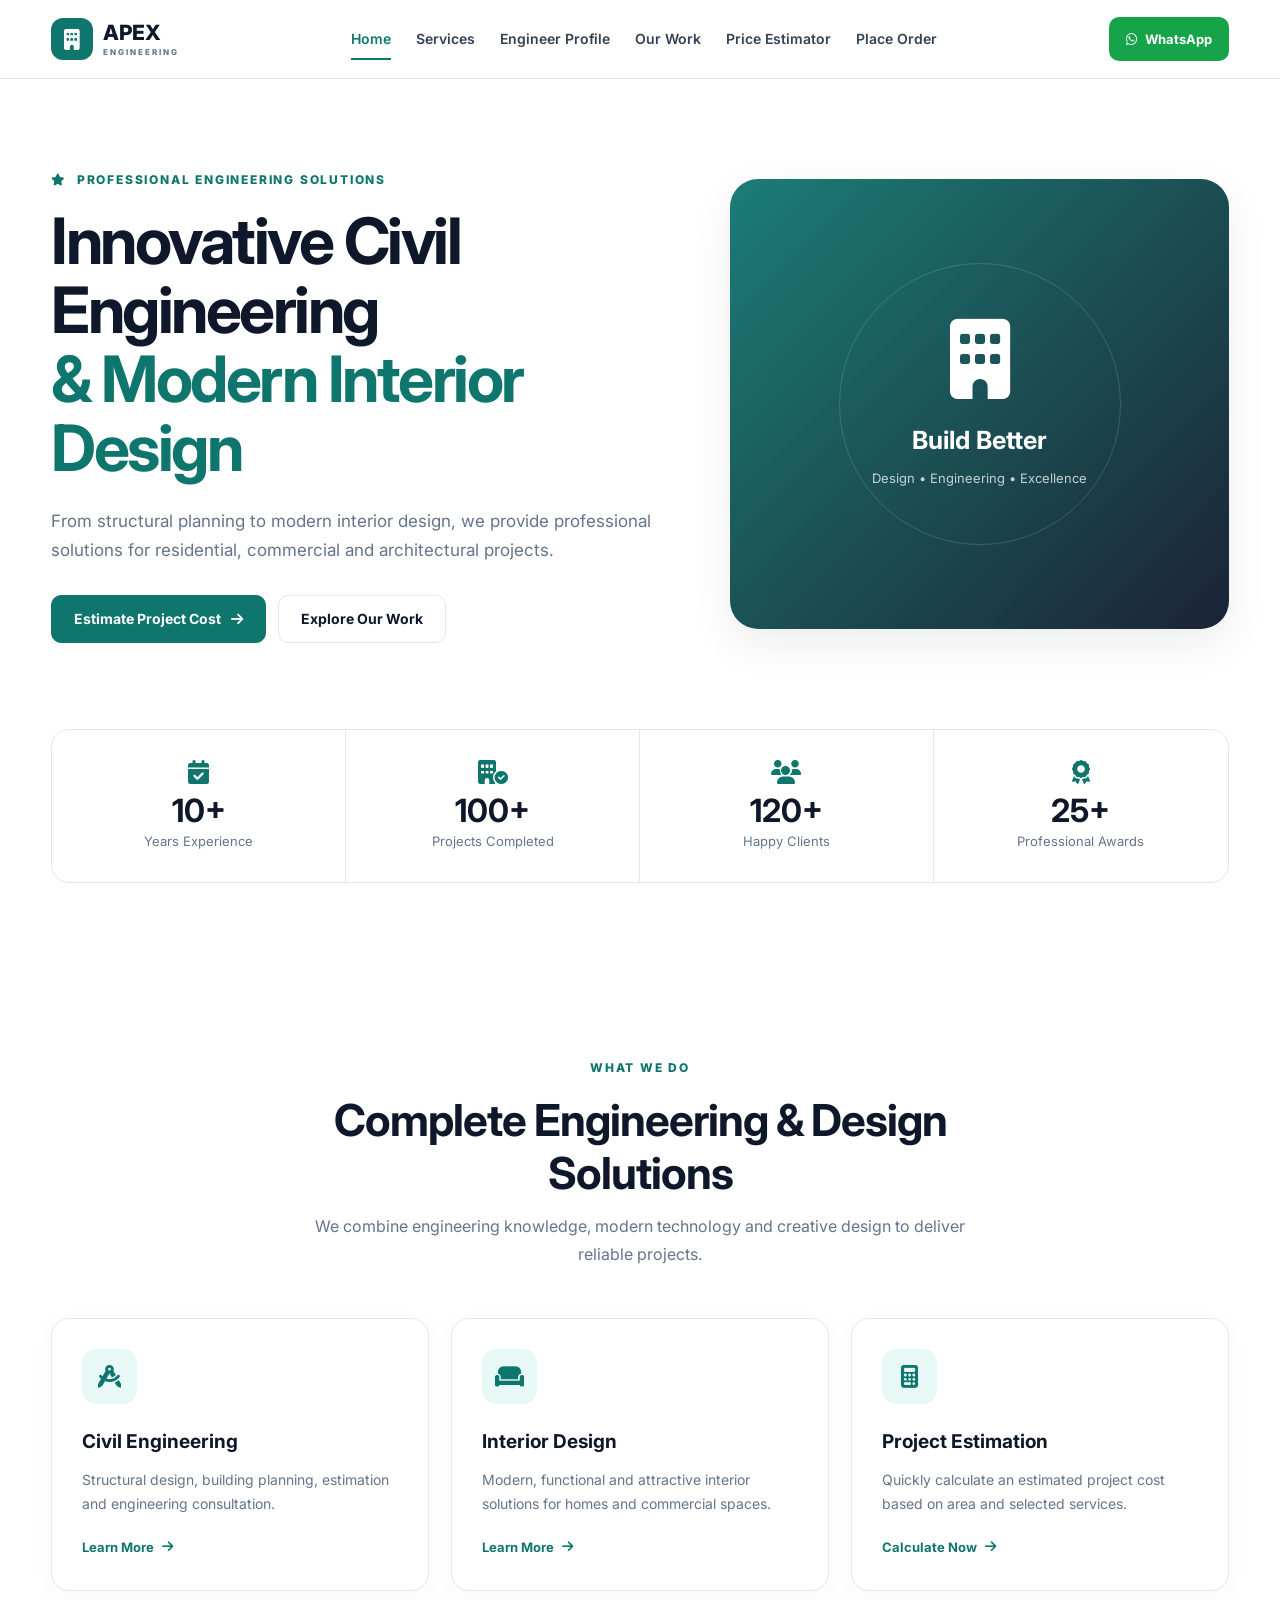
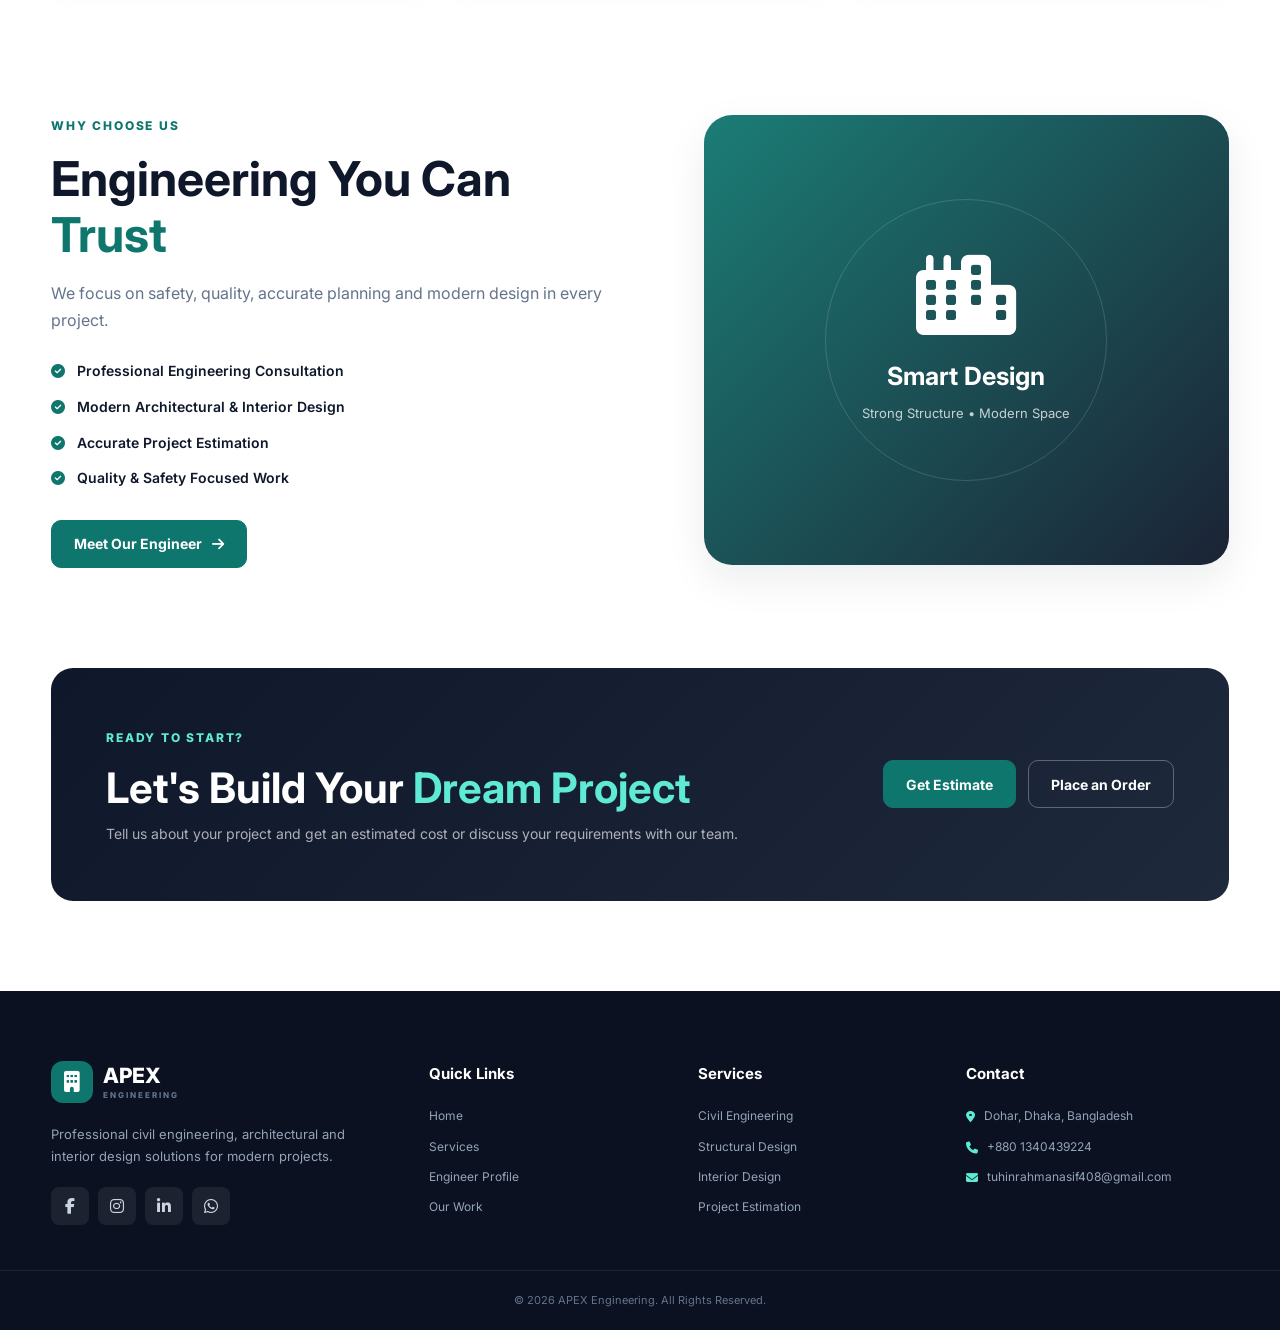
==== html/index.html @ 847aac21 "image and eng update" ====
<!DOCTYPE html>
<html lang="en">
<head>
    <meta charset="UTF-8">
    <meta name="viewport" content="width=device-width, initial-scale=1.0">
    <title>APEX Engineering | Civil Engineering & Interior Design</title>
    <meta name="description" content="APEX Engineering - civil engineering and interior design services in Bangladesh. Get a free quote for your residential or commercial project.">
    <meta property="og:title" content="APEX Engineering | Civil Engineering & Interior Design">
    <meta property="og:description" content="APEX Engineering - civil engineering and interior design services in Bangladesh. Get a free quote for your residential or commercial project.">
    <meta property="og:type" content="website">

    <link rel="stylesheet" href="../css/css/style.css">

    <link rel="preconnect" href="https://fonts.googleapis.com">
    <link rel="preconnect" href="https://fonts.gstatic.com" crossorigin>
    <link href="https://fonts.googleapis.com/css2?family=Inter:wght@400;500;600;700;800&display=swap" rel="stylesheet">

    <link rel="stylesheet"
          href="https://cdnjs.cloudflare.com/ajax/libs/font-awesome/6.5.2/css/all.min.css">
</head>

<body>

<header class="header">
    <nav class="navbar">

        <a href="index.html" class="logo">
            <i class="fa-solid fa-building"></i>
            <span>APEX <small>ENGINEERING</small></span>
        </a>

        <div class="nav-links">
            <a href="index.html" class="active">Home</a>
            <a href="services.html">Services</a>
            <a href="about.html">Engineer Profile</a>
            <a href="portfolio.html">Our Work</a>
            <a href="calculator.html">Price Estimator</a>
            <a href="order.html">Place Order</a>
        </div>

        <a href="https://wa.me/8801876910424" class="whatsapp-btn">
            <i class="fa-brands fa-whatsapp"></i>
            WhatsApp
        </a>

        <button class="menu-btn">
            <i class="fa-solid fa-bars"></i>
        </button>

    </nav>
</header>


<main>

    <!-- HERO SECTION -->
    <section class="hero">

        <div class="hero-content">

            <span class="hero-tag">
                <i class="fa-solid fa-star"></i>
                PROFESSIONAL ENGINEERING SOLUTIONS
            </span>

            <h1>
                Innovative Civil Engineering
                <span>& Modern Interior Design</span>
            </h1>

            <p>
                From structural planning to modern interior design,
                we provide professional solutions for residential,
                commercial and architectural projects.
            </p>

            <div class="hero-buttons">
                <a href="calculator.html" class="btn primary-btn">
                    Estimate Project Cost
                    <i class="fa-solid fa-arrow-right"></i>
                </a>

                <a href="portfolio.html" class="btn secondary-btn">
                    Explore Our Work
                </a>
            </div>

        </div>

        <div class="hero-image">
            <div class="hero-image-box">
                <i class="fa-solid fa-building"></i>
                <h3>Build Better</h3>
                <p>Design • Engineering • Excellence</p>
            </div>
        </div>

    </section>


    <!-- STATS -->
    <section class="stats-section">

        <div class="stat-box">
            <i class="fa-solid fa-calendar-check"></i>
            <h2>10+</h2>
            <p>Years Experience</p>
        </div>

        <div class="stat-box">
            <i class="fa-solid fa-building-circle-check"></i>
            <h2>100+</h2>
            <p>Projects Completed</p>
        </div>

        <div class="stat-box">
            <i class="fa-solid fa-users"></i>
            <h2>120+</h2>
            <p>Happy Clients</p>
        </div>

        <div class="stat-box">
            <i class="fa-solid fa-award"></i>
            <h2>25+</h2>
            <p>Professional Awards</p>
        </div>

    </section>


    <!-- INTRO -->
    <section class="section">

        <div class="section-heading">
            <span>WHAT WE DO</span>
            <h2>Complete Engineering & Design Solutions</h2>
            <p>
                We combine engineering knowledge, modern technology
                and creative design to deliver reliable projects.
            </p>
        </div>


        <div class="service-preview-grid">

            <div class="service-card">
                <div class="service-icon">
                    <i class="fa-solid fa-drafting-compass"></i>
                </div>

                <h3>Civil Engineering</h3>

                <p>
                    Structural design, building planning,
                    estimation and engineering consultation.
                </p>

                <a href="services.html">
                    Learn More <i class="fa-solid fa-arrow-right"></i>
                </a>
            </div>


            <div class="service-card">
                <div class="service-icon">
                    <i class="fa-solid fa-couch"></i>
                </div>

                <h3>Interior Design</h3>

                <p>
                    Modern, functional and attractive interior
                    solutions for homes and commercial spaces.
                </p>

                <a href="services.html">
                    Learn More <i class="fa-solid fa-arrow-right"></i>
                </a>
            </div>


            <div class="service-card">
                <div class="service-icon">
                    <i class="fa-solid fa-calculator"></i>
                </div>

                <h3>Project Estimation</h3>

                <p>
                    Quickly calculate an estimated project cost
                    based on area and selected services.
                </p>

                <a href="calculator.html">
                    Calculate Now <i class="fa-solid fa-arrow-right"></i>
                </a>
            </div>

        </div>

    </section>


    <!-- WHY CHOOSE US -->
    <section class="why-section">

        <div class="why-content">

            <span class="section-label">WHY CHOOSE US</span>

            <h2>
                Engineering You Can
                <span>Trust</span>
            </h2>

            <p>
                We focus on safety, quality, accurate planning and
                modern design in every project.
            </p>

            <div class="check-list">

                <div>
                    <i class="fa-solid fa-circle-check"></i>
                    <span>Professional Engineering Consultation</span>
                </div>

                <div>
                    <i class="fa-solid fa-circle-check"></i>
                    <span>Modern Architectural & Interior Design</span>
                </div>

                <div>
                    <i class="fa-solid fa-circle-check"></i>
                    <span>Accurate Project Estimation</span>
                </div>

                <div>
                    <i class="fa-solid fa-circle-check"></i>
                    <span>Quality & Safety Focused Work</span>
                </div>

            </div>

            <a href="about.html" class="btn primary-btn">
                Meet Our Engineer
                <i class="fa-solid fa-arrow-right"></i>
            </a>

        </div>

        <div class="why-image">
            <div class="building-placeholder">
                <i class="fa-solid fa-city"></i>
                <h3>Smart Design</h3>
                <p>Strong Structure • Modern Space</p>
            </div>
        </div>

    </section>


    <!-- CTA -->
    <section class="cta-section">

        <div>
            <span>READY TO START?</span>

            <h2>
                Let's Build Your
                <strong>Dream Project</strong>
            </h2>

            <p>
                Tell us about your project and get an estimated
                cost or discuss your requirements with our team.
            </p>
        </div>

        <div class="cta-buttons">

            <a href="calculator.html" class="btn primary-btn">
                Get Estimate
            </a>

            <a href="order.html" class="btn secondary-btn">
                Place an Order
            </a>

        </div>

    </section>

</main>


<footer class="footer">

    <div class="footer-container">

        <div class="footer-about">

            <a href="index.html" class="logo">
                <i class="fa-solid fa-building"></i>
                <span>APEX <small>ENGINEERING</small></span>
            </a>

            <p>
                Professional civil engineering, architectural and
                interior design solutions for modern projects.
            </p>

            <div class="social-links">
                <a href="#"><i class="fa-brands fa-facebook-f"></i></a>
                <a href="#"><i class="fa-brands fa-instagram"></i></a>
                <a href="#"><i class="fa-brands fa-linkedin-in"></i></a>
                <a href="https://wa.me/8801876910424">
                    <i class="fa-brands fa-whatsapp"></i>
                </a>
            </div>

        </div>


        <div class="footer-column">

            <h3>Quick Links</h3>

            <a href="index.html">Home</a>
            <a href="services.html">Services</a>
            <a href="about.html">Engineer Profile</a>
            <a href="portfolio.html">Our Work</a>

        </div>


        <div class="footer-column">

            <h3>Services</h3>

            <a href="services.html">Civil Engineering</a>
            <a href="services.html">Structural Design</a>
            <a href="services.html">Interior Design</a>
            <a href="calculator.html">Project Estimation</a>

        </div>


        <div class="footer-column">

            <h3>Contact</h3>

            <p>
                <i class="fa-solid fa-location-dot"></i>
                Dohar, Dhaka, Bangladesh
            </p>

            <p>
                <i class="fa-solid fa-phone"></i>
                +880 1340439224
            </p>

            <p>
                <i class="fa-solid fa-envelope"></i>
                tuhinrahmanasif408@gmail.com
            </p>

        </div>

    </div>


    <div class="footer-bottom">
        <p>
            © 2026 APEX Engineering. All Rights Reserved.
        </p>
    </div>

</footer>


<script src="../js/js/config.js"></script>
<script src="../js/js/script.js"></script>

</body>
</html>
---- css/css/style.css ----
/* =========================================
   APEX ENGINEERING
   GLOBAL STYLE SHEET
========================================= */

* {
    margin: 0;
    padding: 0;
    box-sizing: border-box;
}

:root {
    --primary: #0f766e;
    --primary-dark: #115e59;
    --secondary: #14b8a6;
    --dark: #0f172a;
    --dark-2: #1e293b;
    --text: #334155;
    --muted: #64748b;
    --light: #f8fafc;
    --white: #ffffff;
    --border: #e2e8f0;
    --shadow: 0 15px 40px rgba(15, 23, 42, 0.08);
    --radius: 18px;
}

html {
    scroll-behavior: smooth;
}

body {
    font-family: "Inter", sans-serif;
    background: var(--white);
    color: var(--text);
    line-height: 1.7;
}

a {
    text-decoration: none;
    color: inherit;
}

button,
input,
textarea,
select {
    font-family: inherit;
}

img {
    max-width: 100%;
    display: block;
}


/* =========================================
   HEADER / NAVBAR
========================================= */

.header {
    position: sticky;
    top: 0;
    z-index: 1000;
    background: rgba(255, 255, 255, 0.96);
    border-bottom: 1px solid var(--border);
    backdrop-filter: blur(12px);
}

.navbar {
    width: min(1200px, 92%);
    margin: auto;
    min-height: 78px;

    display: flex;
    align-items: center;
    justify-content: space-between;
    gap: 25px;
}

.logo {
    display: inline-flex;
    align-items: center;
    gap: 10px;

    color: var(--dark);
    font-size: 21px;
    font-weight: 800;
    letter-spacing: -0.5px;
}

.logo i {
    width: 42px;
    height: 42px;

    display: flex;
    align-items: center;
    justify-content: center;

    border-radius: 12px;

    background: var(--primary);
    color: white;
}

.logo span {
    display: flex;
    flex-direction: column;
    line-height: 1;
}

.logo small {
    margin-top: 5px;

    font-size: 8px;
    letter-spacing: 2px;
    color: var(--muted);
}

.nav-links {
    display: flex;
    align-items: center;
    gap: 25px;
}

.nav-links a {
    position: relative;

    color: var(--text);
    font-size: 14px;
    font-weight: 600;

    transition: 0.3s ease;
}

.nav-links a:hover,
.nav-links a.active {
    color: var(--primary);
}

.nav-links a.active::after {
    content: "";

    position: absolute;
    left: 0;
    right: 0;
    bottom: -9px;

    height: 2px;
    background: var(--primary);
}

.whatsapp-btn {
    display: inline-flex;
    align-items: center;
    gap: 8px;

    padding: 11px 17px;

    border-radius: 10px;

    background: #16a34a;
    color: white;

    font-size: 13px;
    font-weight: 700;

    transition: 0.3s ease;
}

.whatsapp-btn:hover {
    transform: translateY(-2px);
    filter: brightness(0.95);
}

.menu-btn {
    display: none;

    border: 0;
    background: transparent;

    font-size: 25px;
    color: var(--dark);

    cursor: pointer;
}


/* =========================================
   BUTTONS
========================================= */

.btn {
    display: inline-flex;
    align-items: center;
    justify-content: center;
    gap: 10px;

    min-height: 48px;
    padding: 0 22px;

    border-radius: 10px;

    font-size: 14px;
    font-weight: 700;

    transition: 0.3s ease;
    cursor: pointer;
}

.primary-btn {
    background: var(--primary);
    color: white;
    border: 1px solid var(--primary);
}

.primary-btn:hover {
    background: var(--primary-dark);
    border-color: var(--primary-dark);

    transform: translateY(-2px);
    box-shadow: 0 10px 25px rgba(15, 118, 110, 0.25);
}

.secondary-btn {
    background: white;
    color: var(--dark);
    border: 1px solid var(--border);
}

.secondary-btn:hover {
    border-color: var(--primary);
    color: var(--primary);

    transform: translateY(-2px);
}

.hero-buttons,
.cta-buttons {
    display: flex;
    align-items: center;
    gap: 12px;
    flex-wrap: wrap;
}


/* =========================================
   HOME HERO
========================================= */

.hero {
    width: min(1200px, 92%);
    min-height: 650px;

    margin: auto;

    display: grid;
    grid-template-columns: 1.1fr 0.9fr;
    align-items: center;

    gap: 70px;
    padding: 70px 0;
}

.hero-content {
    max-width: 650px;
}

.hero-tag,
.page-hero > span,
.section-heading > span,
.section-label,
.cta-section > div > span {
    display: inline-block;

    margin-bottom: 15px;

    color: var(--primary);

    font-size: 12px;
    font-weight: 800;
    letter-spacing: 1.8px;
}

.hero-tag i {
    margin-right: 5px;
}

.hero h1 {
    color: var(--dark);

    font-size: clamp(40px, 5vw, 66px);
    line-height: 1.08;

    letter-spacing: -2.5px;
}

.hero h1 span {
    display: block;
    color: var(--primary);
}

.hero p {
    max-width: 600px;

    margin: 25px 0 30px;

    color: var(--muted);
    font-size: 17px;
}

.hero-image {
    display: flex;
    justify-content: center;
}

.hero-image-box,
.building-placeholder,
.profile-placeholder {
    position: relative;

    width: 100%;
    min-height: 450px;

    display: flex;
    flex-direction: column;
    align-items: center;
    justify-content: center;

    overflow: hidden;

    border-radius: 28px;

    background:
        linear-gradient(135deg, rgba(15, 118, 110, 0.95), rgba(15, 23, 42, 0.95));

    color: white;

    box-shadow: var(--shadow);
}

.hero-image-box::before,
.building-placeholder::before,
.profile-placeholder::before {
    content: "";

    position: absolute;

    width: 280px;
    height: 280px;

    border: 1px solid rgba(255, 255, 255, 0.15);
    border-radius: 50%;
}

.hero-image-box i,
.building-placeholder i {
    position: relative;

    margin-bottom: 20px;

    font-size: 80px;
}

.hero-image-box h3,
.building-placeholder h3 {
    position: relative;

    font-size: 25px;
}

.hero-image-box p,
.building-placeholder p {
    position: relative;

    margin: 5px 0 0;

    color: rgba(255, 255, 255, 0.75);
    font-size: 13px;
}


/* =========================================
   STATS
========================================= */

.stats-section {
    width: min(1200px, 92%);
    margin: 0 auto 80px;

    display: grid;
    grid-template-columns: repeat(4, 1fr);

    border: 1px solid var(--border);
    border-radius: var(--radius);

    overflow: hidden;
}

.stat-box {
    padding: 30px 20px;

    text-align: center;

    border-right: 1px solid var(--border);
}

.stat-box:last-child {
    border-right: none;
}

.stat-box i {
    margin-bottom: 8px;

    color: var(--primary);
    font-size: 24px;
}

.stat-box h2 {
    color: var(--dark);

    font-size: 32px;
    line-height: 1.2;
}

.stat-box p {
    color: var(--muted);
    font-size: 13px;
}


/* =========================================
   GENERAL SECTION
========================================= */

.section {
    width: min(1200px, 92%);
    margin: 0 auto;
    padding: 90px 0;
}

.section-heading {
    max-width: 700px;
    margin: 0 auto 50px;

    text-align: center;
}

.section-heading h2 {
    color: var(--dark);

    font-size: clamp(30px, 4vw, 44px);
    line-height: 1.2;
    letter-spacing: -1px;
}

.section-heading p {
    margin-top: 14px;
    color: var(--muted);
}


/* =========================================
   SERVICE CARDS
========================================= */

.service-preview-grid,
.services-grid {
    display: grid;
    grid-template-columns: repeat(3, 1fr);
    gap: 22px;
}

.service-card {
    padding: 30px;

    background: white;

    border: 1px solid var(--border);
    border-radius: var(--radius);

    box-shadow: 0 5px 25px rgba(15, 23, 42, 0.03);

    transition: 0.3s ease;
}

.service-card:hover {
    transform: translateY(-7px);
    border-color: rgba(15, 118, 110, 0.3);

    box-shadow: var(--shadow);
}

.service-icon {
    width: 55px;
    height: 55px;

    display: flex;
    align-items: center;
    justify-content: center;

    margin-bottom: 22px;

    border-radius: 14px;

    background: rgba(20, 184, 166, 0.1);
    color: var(--primary);

    font-size: 23px;
}

.service-card h3 {
    margin-bottom: 10px;

    color: var(--dark);
    font-size: 19px;
}

.service-card p {
    color: var(--muted);
    font-size: 14px;
}

.service-card a {
    display: inline-flex;
    align-items: center;
    gap: 8px;

    margin-top: 20px;

    color: var(--primary);

    font-size: 13px;
    font-weight: 700;
}

.service-card ul {
    margin-top: 20px;
    padding-left: 0;

    list-style: none;
}

.service-card li {
    position: relative;

    padding: 7px 0 7px 22px;

    color: var(--text);
    font-size: 13px;
}

.service-card li::before {
    content: "\f058";

    position: absolute;
    left: 0;

    font-family: "Font Awesome 6 Free";
    font-weight: 900;

    color: var(--primary);
}


/* =========================================
   WHY SECTION
========================================= */

.why-section {
    width: min(1200px, 92%);
    margin: 30px auto 100px;

    display: grid;
    grid-template-columns: 1fr 0.9fr;

    gap: 70px;
    align-items: center;
}

.why-content h2 {
    color: var(--dark);

    font-size: clamp(32px, 4vw, 48px);
    line-height: 1.15;
}

.why-content h2 span,
.calculator-info h2 span,
.order-info h2 span {
    color: var(--primary);
}

.why-content > p {
    max-width: 600px;

    margin: 18px 0 25px;

    color: var(--muted);
}

.check-list {
    margin-bottom: 30px;
}

.check-list div {
    display: flex;
    align-items: center;
    gap: 12px;

    margin: 12px 0;

    color: var(--dark);
    font-size: 14px;
    font-weight: 600;
}

.check-list i {
    color: var(--primary);
}


/* =========================================
   PAGE HERO
========================================= */

.page-hero {
    padding: 100px 20px;

    text-align: center;

    background:
        linear-gradient(
            135deg,
            rgba(15, 118, 110, 0.08),
            rgba(15, 23, 42, 0.03)
        );

    border-bottom: 1px solid var(--border);
}

.page-hero h1 {
    max-width: 900px;

    margin: auto;

    color: var(--dark);

    font-size: clamp(34px, 5vw, 55px);
    line-height: 1.15;
    letter-spacing: -1.5px;
}

.page-hero p {
    max-width: 700px;

    margin: 18px auto 0;

    color: var(--muted);
}


/* =========================================
   PROFILE
========================================= */

.profile-section {
    width: min(1100px, 92%);
    margin: auto;
    padding: 100px 0;

    display: grid;
    grid-template-columns: 0.8fr 1.2fr;

    gap: 70px;
    align-items: center;
}

.profile-placeholder {
    min-height: 500px;
}

.profile-placeholder i {
    position: relative;

    font-size: 120px;
}

.profile-content h2 {
    color: var(--dark);

    font-size: clamp(34px, 4vw, 48px);
    line-height: 1.2;
}

.profile-content h3 {
    margin-top: 8px;

    color: var(--primary);
    font-size: 18px;
}

.profile-content > p {
    margin-top: 18px;

    color: var(--muted);
    font-size: 14px;
}

.profile-stats {
    display: flex;
    gap: 35px;

    margin-top: 30px;
}

.profile-stats div {
    display: flex;
    flex-direction: column;
}

.profile-stats strong {
    color: var(--dark);
    font-size: 28px;
}

.profile-stats span {
    color: var(--muted);
    font-size: 12px;
}


/* =========================================
   EXPERTISE
========================================= */

.expertise-grid {
    display: grid;
    grid-template-columns: repeat(4, 1fr);
    gap: 20px;
}

.expertise-card {
    padding: 30px;

    text-align: center;

    border: 1px solid var(--border);
    border-radius: var(--radius);

    transition: 0.3s ease;
}

.expertise-card:hover {
    transform: translateY(-5px);
    box-shadow: var(--shadow);
}

.expertise-card i {
    margin-bottom: 18px;

    color: var(--primary);
    font-size: 30px;
}

.expertise-card h3 {
    color: var(--dark);
    font-size: 17px;
}

.expertise-card p {
    margin-top: 8px;

    color: var(--muted);
    font-size: 13px;
}


/* =========================================
   PORTFOLIO
========================================= */

.portfolio-section {
    width: min(1200px, 92%);
    margin: auto;
    padding: 90px 0;
}

.portfolio-filters {
    display: flex;
    justify-content: center;
    gap: 10px;

    margin-bottom: 40px;

    flex-wrap: wrap;
}

.filter-btn {
    padding: 10px 18px;

    background: white;

    border: 1px solid var(--border);
    border-radius: 8px;

    color: var(--text);

    font-size: 13px;
    font-weight: 700;

    cursor: pointer;
    transition: 0.3s ease;
}

.filter-btn:hover,
.filter-btn.active {
    background: var(--primary);
    color: white;
    border-color: var(--primary);
}

.portfolio-grid {
    display: grid;
    grid-template-columns: repeat(3, 1fr);
    gap: 25px;
}

.project-card {
    overflow: hidden;

    background: white;

    border: 1px solid var(--border);
    border-radius: var(--radius);

    transition: 0.3s ease;
}

.project-card:hover {
    transform: translateY(-7px);
    box-shadow: var(--shadow);
}

.project-image {
    height: 240px;
    overflow: hidden;
    background: var(--light);
}

.project-image img {
    width: 100%;
    height: 100%;

    object-fit: cover;

    transition: 0.5s ease;
}

.project-card:hover .project-image img {
    transform: scale(1.05);
}

.project-content {
    padding: 25px;
}

.project-content > span {
    color: var(--primary);

    font-size: 10px;
    font-weight: 800;
    letter-spacing: 1.5px;
}

.project-content h3 {
    margin: 8px 0;

    color: var(--dark);
    font-size: 19px;
}

.project-content p {
    color: var(--muted);
    font-size: 13px;
}

.project-location {
    display: flex;
    align-items: center;
    gap: 7px;

    margin-top: 17px;

    color: var(--text);
    font-size: 12px;
    font-weight: 600;
}


/* =========================================
   CALCULATOR
========================================= */

.calculator-section {
    width: min(1100px, 92%);
    margin: auto;
    padding: 100px 0;

    display: grid;
    grid-template-columns: 1fr 0.8fr;

    gap: 70px;
    align-items: start;
}

.calculator-box {
    padding: 35px;

    border: 1px solid var(--border);
    border-radius: var(--radius);

    box-shadow: var(--shadow);
}

.calculator-header {
    display: flex;
    align-items: center;
    gap: 15px;

    margin-bottom: 30px;
}

.calculator-header > i {
    width: 55px;
    height: 55px;

    display: flex;
    align-items: center;
    justify-content: center;

    border-radius: 14px;

    background: rgba(20, 184, 166, 0.1);
    color: var(--primary);

    font-size: 22px;
}

.calculator-header h2 {
    color: var(--dark);
    font-size: 21px;
}

.calculator-header p {
    color: var(--muted);
    font-size: 12px;
}

.form-group {
    margin-bottom: 20px;
}

.form-group label {
    display: block;

    margin-bottom: 8px;

    color: var(--dark);

    font-size: 13px;
    font-weight: 700;
}

.form-group input,
.form-group textarea,
.form-group select {
    width: 100%;

    padding: 13px 15px;

    background: white;

    border: 1px solid var(--border);
    border-radius: 9px;

    color: var(--dark);

    font-size: 14px;

    outline: none;

    transition: 0.3s ease;
}

.form-group input:focus,
.form-group textarea:focus,
.form-group select:focus {
    border-color: var(--primary);

    box-shadow: 0 0 0 3px rgba(15, 118, 110, 0.08);
}

.form-group textarea {
    resize: vertical;
}

.calculate-btn {
    width: 100%;
    border: none;
}

.calculator-result {
    margin-top: 25px;
    padding: 25px;

    text-align: center;

    border-radius: 13px;

    background: var(--light);

    border: 1px solid var(--border);
}

.calculator-result span {
    color: var(--muted);

    font-size: 12px;
    font-weight: 700;
}

.calculator-result h2 {
    margin: 5px 0;

    color: var(--primary);

    font-size: 35px;
}

.calculator-result p {
    color: var(--muted);
    font-size: 11px;
}

.calculator-info h2 {
    color: var(--dark);

    font-size: 40px;
    line-height: 1.15;
}

.calculator-info > p {
    margin: 18px 0 30px;

    color: var(--muted);
}

.step {
    display: flex;
    align-items: flex-start;
    gap: 15px;

    margin: 25px 0;
}

.step-number {
    min-width: 45px;
    height: 45px;

    display: flex;
    align-items: center;
    justify-content: center;

    border-radius: 10px;

    background: rgba(20, 184, 166, 0.1);
    color: var(--primary);

    font-size: 12px;
    font-weight: 800;
}

.step h3 {
    color: var(--dark);
    font-size: 16px;
}

.step p {
    color: var(--muted);
    font-size: 12px;
}


/* =========================================
   ORDER PAGE
========================================= */

.order-section {
    width: min(1100px, 92%);
    margin: auto;
    padding: 100px 0;

    display: grid;
    grid-template-columns: 0.8fr 1.2fr;

    gap: 70px;
    align-items: start;
}

.order-info h2 {
    color: var(--dark);

    font-size: clamp(32px, 4vw, 45px);
    line-height: 1.15;
}

.order-info > p {
    margin-top: 18px;

    color: var(--muted);
    font-size: 14px;
}

.contact-info {
    margin-top: 35px;
}

.contact-item {
    display: flex;
    align-items: center;
    gap: 15px;

    margin: 20px 0;
}

.contact-icon {
    width: 45px;
    height: 45px;

    display: flex;
    align-items: center;
    justify-content: center;

    border-radius: 10px;

    background: rgba(20, 184, 166, 0.1);
    color: var(--primary);
}

.contact-item h3 {
    color: var(--dark);
    font-size: 14px;
}

.contact-item p {
    color: var(--muted);
    font-size: 12px;
}

.order-form-box {
    padding: 35px;

    border: 1px solid var(--border);
    border-radius: var(--radius);

    box-shadow: var(--shadow);
}

.form-row {
    display: grid;
    grid-template-columns: 1fr 1fr;
    gap: 18px;
}

.submit-order-btn {
    width: 100%;
    border: none;

    background: #16a34a;
}

.submit-order-btn:hover {
    background: #15803d;
}

.form-note {
    display: flex;
    gap: 7px;

    margin-top: 13px;

    color: var(--muted);
    font-size: 11px;
}


/* =========================================
   CTA
========================================= */

.cta-section {
    width: min(1200px, 92%);
    margin: 20px auto 90px;

    padding: 55px;

    display: flex;
    align-items: center;
    justify-content: space-between;
    gap: 30px;

    border-radius: 22px;

    background:
        linear-gradient(
            135deg,
            var(--dark),
            #1e293b
        );

    color: white;
}

.cta-section > div {
    max-width: 700px;
}

.cta-section > div > span {
    color: #5eead4;
}

.cta-section h2 {
    font-size: clamp(28px, 4vw, 42px);
    line-height: 1.15;
}

.cta-section h2 strong {
    color: #5eead4;
}

.cta-section p {
    margin-top: 10px;

    color: rgba(255, 255, 255, 0.65);
    font-size: 14px;
}

.cta-section .secondary-btn {
    background: transparent;
    border-color: rgba(255, 255, 255, 0.3);
    color: white;
}


/* =========================================
   FOOTER
========================================= */

.footer {
    background: #0b1120;
    color: white;
}

.footer-container {
    width: min(1200px, 92%);
    margin: auto;
    padding: 70px 0 45px;

    display: grid;
    grid-template-columns: 1.5fr 1fr 1fr 1.2fr;

    gap: 50px;
}

.footer .logo {
    color: white;
}

.footer-about > p {
    max-width: 350px;

    margin-top: 20px;

    color: #94a3b8;
    font-size: 13px;
}

.social-links {
    display: flex;
    gap: 9px;

    margin-top: 20px;
}

.social-links a {
    width: 38px;
    height: 38px;

    display: flex;
    align-items: center;
    justify-content: center;

    border-radius: 8px;

    background: rgba(255, 255, 255, 0.07);

    color: #cbd5e1;

    transition: 0.3s ease;
}

.social-links a:hover {
    background: var(--primary);
    color: white;
}

.footer-column {
    display: flex;
    flex-direction: column;
    gap: 10px;
}

.footer-column h3 {
    margin-bottom: 10px;

    color: white;
    font-size: 15px;
}

.footer-column a,
.footer-column p {
    color: #94a3b8;
    font-size: 12px;

    transition: 0.3s ease;
}

.footer-column a:hover {
    color: #5eead4;
}

.footer-column p {
    display: flex;
    align-items: flex-start;
    gap: 9px;
}

.footer-column p i {
    margin-top: 5px;
    color: #5eead4;
}

.footer-bottom {
    padding: 20px;

    text-align: center;

    border-top: 1px solid rgba(255, 255, 255, 0.08);

    color: #64748b;
    font-size: 11px;
}


/* =========================================
   RESPONSIVE
========================================= */

@media (max-width: 1050px) {

    .nav-links {
        gap: 15px;
    }

    .nav-links a {
        font-size: 12px;
    }

    .hero {
        gap: 40px;
    }

    .footer-container {
        grid-template-columns: repeat(2, 1fr);
    }

    .expertise-grid {
        grid-template-columns: repeat(2, 1fr);
    }

    .portfolio-grid {
        grid-template-columns: repeat(2, 1fr);
    }

}


@media (max-width: 850px) {

    .navbar {
        min-height: 70px;
    }

    .nav-links {
        display: none;

        position: absolute;

        top: 70px;
        left: 0;
        right: 0;

        padding: 20px;

        flex-direction: column;
        align-items: stretch;
        gap: 0;

        background: white;

        border-bottom: 1px solid var(--border);

        box-shadow: 0 15px 30px rgba(15, 23, 42, 0.08);
    }

    .nav-links.show {
        display: flex;
    }

    .nav-links a {
        padding: 13px 10px;
    }

    .nav-links a.active::after {
        display: none;
    }

    .whatsapp-btn {
        margin-left: auto;
    }

    .menu-btn {
        display: block;
    }

    .hero {
        grid-template-columns: 1fr;
        padding: 70px 0;
    }

    .hero-content {
        text-align: center;
        margin: auto;
    }

    .hero p {
        margin-left: auto;
        margin-right: auto;
    }

    .hero-buttons {
        justify-content: center;
    }

    .hero-image-box {
        min-height: 350px;
    }

    .stats-section {
        grid-template-columns: repeat(2, 1fr);
    }

    .stat-box:nth-child(2) {
        border-right: none;
    }

    .stat-box:nth-child(-n + 2) {
        border-bottom: 1px solid var(--border);
    }

    .service-preview-grid,
    .services-grid {
        grid-template-columns: repeat(2, 1fr);
    }

    .why-section,
    .profile-section,
    .calculator-section,
    .order-section {
        grid-template-columns: 1fr;
        gap: 45px;
    }

    .profile-placeholder {
        min-height: 400px;
    }

    .cta-section {
        flex-direction: column;
        align-items: flex-start;
    }

}


@media (max-width: 600px) {

    .navbar {
        width: 94%;
    }

    .logo {
        font-size: 17px;
    }

    .logo i {
        width: 37px;
        height: 37px;
    }

    .whatsapp-btn {
        display: none;
    }

    .hero {
        width: 94%;
        padding: 55px 0;
    }

    .hero h1 {
        font-size: 39px;
    }

    .hero p {
        font-size: 14px;
    }

    .hero-buttons,
    .cta-buttons {
        width: 100%;
        flex-direction: column;
        align-items: stretch;
    }

    .btn {
        width: 100%;
    }

    .stats-section {
        width: 94%;
    }

    .stat-box {
        padding: 22px 10px;
    }

    .stat-box h2 {
        font-size: 25px;
    }

    .section,
    .portfolio-section,
    .calculator-section,
    .order-section,
    .profile-section {
        width: 94%;
        padding: 65px 0;
    }

    .service-preview-grid,
    .services-grid,
    .portfolio-grid,
    .expertise-grid {
        grid-template-columns: 1fr;
    }

    .page-hero {
        padding: 70px 15px;
    }

    .page-hero h1 {
        font-size: 35px;
    }

    .profile-stats {
        gap: 20px;
        flex-wrap: wrap;
    }

    .form-row {
        grid-template-columns: 1fr;
        gap: 0;
    }

    .calculator-box,
    .order-form-box {
        padding: 22px;
    }

    .cta-section {
        width: 94%;
        padding: 35px 25px;
    }

    .footer-container {
        width: 94%;
        grid-template-columns: 1fr;
        gap: 35px;
    }

}


/* =========================================
   UTILITY
========================================= */

.hidden {
    display: none !important;
}

.fade-out {
    opacity: 0;
    transition: opacity 0.25s ease;
}
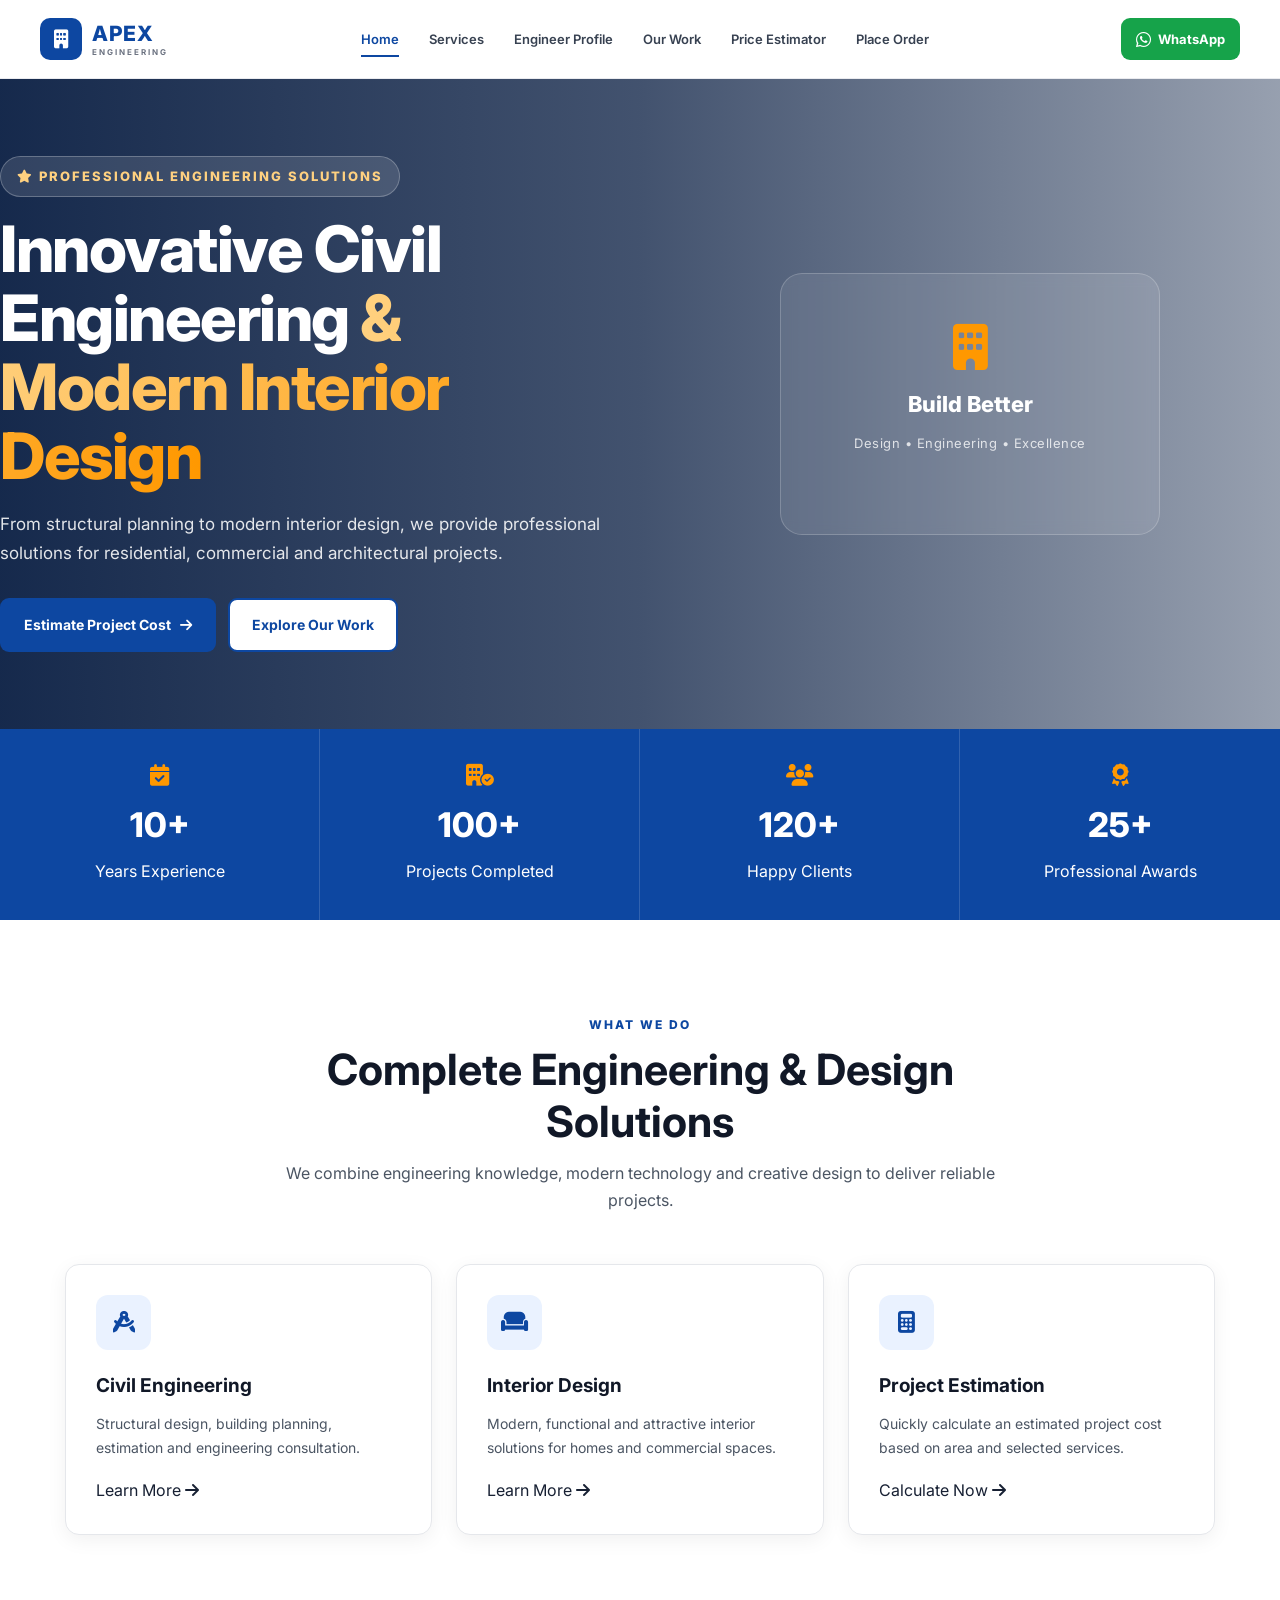
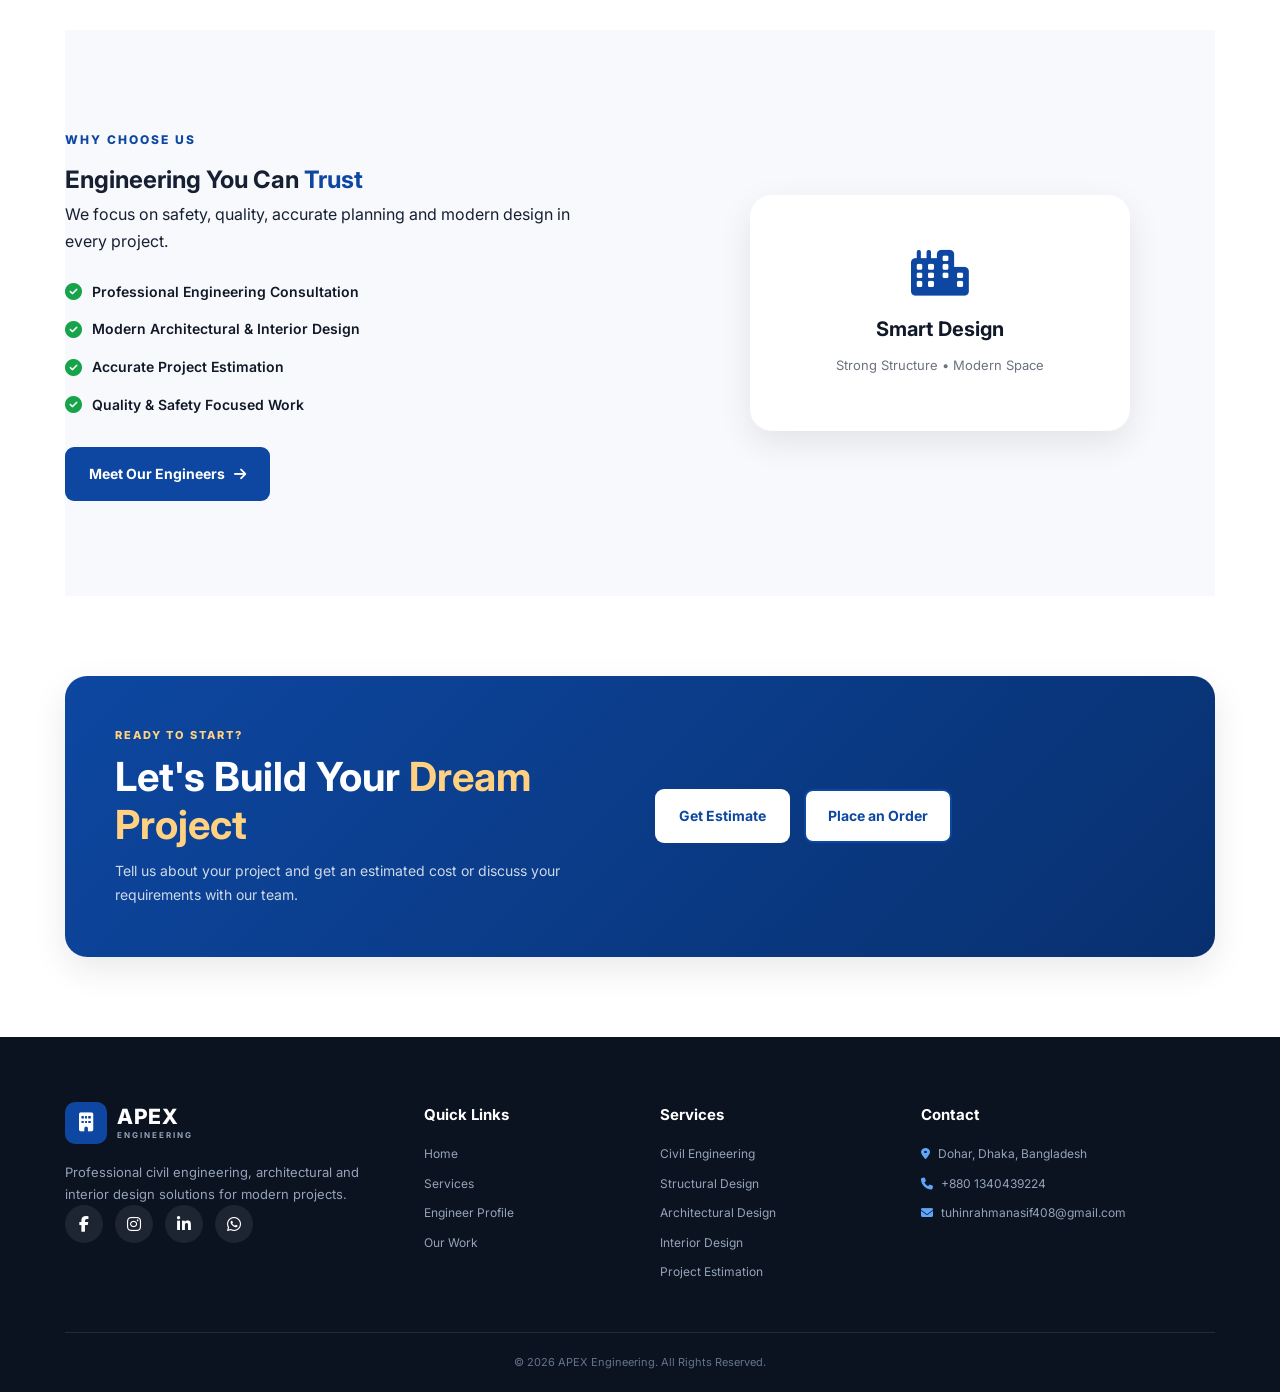
==== commit 5ef307f1: "full web structure change" ====
--- a/html/index.html
+++ b/html/index.html
@@ -1,386 +1,968 @@
 <!DOCTYPE html>
 <html lang="en">
+
 <head>
+
+    <!-- =========================================
+         BASIC META
+    ========================================== -->
+
     <meta charset="UTF-8">
-    <meta name="viewport" content="width=device-width, initial-scale=1.0">
-    <title>APEX Engineering | Civil Engineering & Interior Design</title>
-    <meta name="description" content="APEX Engineering - civil engineering and interior design services in Bangladesh. Get a free quote for your residential or commercial project.">
-    <meta property="og:title" content="APEX Engineering | Civil Engineering & Interior Design">
-    <meta property="og:description" content="APEX Engineering - civil engineering and interior design services in Bangladesh. Get a free quote for your residential or commercial project.">
-    <meta property="og:type" content="website">
-
-    <link rel="stylesheet" href="../css/css/style.css">
+
+    <meta
+        name="viewport"
+        content="width=device-width, initial-scale=1.0"
+    >
+
+    <meta
+        name="robots"
+        content="index, follow"
+    >
+
+    <meta
+        name="googlebot"
+        content="index, follow"
+    >
+
+
+    <!-- =========================================
+         SEO
+    ========================================== -->
+
+    <title>
+        APEX Engineering | Civil, Structural, Architectural & Interior Design
+    </title>
+
+    <meta
+        name="description"
+        content="APEX Engineering provides professional civil engineering, structural design, architectural design, interior design, cost estimation and project consultation services in Bangladesh."
+    >
+
+    <meta
+        name="author"
+        content="APEX Engineering"
+    >
+
+
+    <!-- =========================================
+         OPEN GRAPH
+    ========================================== -->
+
+    <meta
+        property="og:type"
+        content="website"
+    >
+
+    <meta
+        property="og:title"
+        content="APEX Engineering | Civil, Structural & Interior Design"
+    >
+
+    <meta
+        property="og:description"
+        content="Professional engineering, architectural, structural and interior design solutions for residential and commercial projects."
+    >
+
+    <meta
+        property="og:site_name"
+        content="APEX Engineering"
+    >
+
+
+    <!-- =========================================
+         THEME
+    ========================================== -->
+
+    <meta
+        name="theme-color"
+        content="#0f172a"
+    >
+
+
+    <!-- =========================================
+         GOOGLE FONTS
+    ========================================== -->
 
     <link rel="preconnect" href="https://fonts.googleapis.com">
-    <link rel="preconnect" href="https://fonts.gstatic.com" crossorigin>
-    <link href="https://fonts.googleapis.com/css2?family=Inter:wght@400;500;600;700;800&display=swap" rel="stylesheet">
-
-    <link rel="stylesheet"
-          href="https://cdnjs.cloudflare.com/ajax/libs/font-awesome/6.5.2/css/all.min.css">
+
+    <link
+        rel="preconnect"
+        href="https://fonts.gstatic.com"
+        crossorigin
+    >
+
+    <link
+        href="https://fonts.googleapis.com/css2?family=Inter:wght@400;500;600;700;800&display=swap"
+        rel="stylesheet"
+    >
+
+
+    <!-- =========================================
+         FONT AWESOME
+    ========================================== -->
+
+    <link
+        rel="stylesheet"
+        href="https://cdnjs.cloudflare.com/ajax/libs/font-awesome/6.5.2/css/all.min.css"
+    >
+
+
+    <!-- =========================================
+         MAIN CSS
+    ========================================== -->
+
+    <link
+        rel="stylesheet"
+        href="../css/style.css"
+    >
+
 </head>
 
+
 <body>
 
+
+<!-- =========================================
+     HEADER
+========================================== -->
+
 <header class="header">
+
     <nav class="navbar">
 
+
+        <!-- LOGO -->
+
         <a href="index.html" class="logo">
+
             <i class="fa-solid fa-building"></i>
-            <span>APEX <small>ENGINEERING</small></span>
+
+            <span>
+                APEX
+                <small>ENGINEERING</small>
+            </span>
+
         </a>
 
+
+        <!-- NAVIGATION -->
+
         <div class="nav-links">
-            <a href="index.html" class="active">Home</a>
-            <a href="services.html">Services</a>
-            <a href="about.html">Engineer Profile</a>
-            <a href="portfolio.html">Our Work</a>
-            <a href="calculator.html">Price Estimator</a>
-            <a href="order.html">Place Order</a>
-        </div>
-
-        <a href="https://wa.me/8801876910424" class="whatsapp-btn">
+
+            <a href="index.html" class="active">
+                Home
+            </a>
+
+            <a href="services.html">
+                Services
+            </a>
+
+            <a href="about.html">
+                Engineer Profile
+            </a>
+
+            <a href="portfolio.html">
+                Our Work
+            </a>
+
+            <a href="calculator.html">
+                Price Estimator
+            </a>
+
+            <a href="order.html">
+                Place Order
+            </a>
+
+        </div>
+
+
+        <!-- WHATSAPP -->
+
+        <a
+            href="https://wa.me/8801876910424"
+            class="whatsapp-btn"
+            target="_blank"
+            rel="noopener noreferrer"
+        >
+
             <i class="fa-brands fa-whatsapp"></i>
+
             WhatsApp
+
         </a>
 
-        <button class="menu-btn">
+
+        <!-- MOBILE MENU -->
+
+        <button
+            class="menu-btn"
+            type="button"
+            aria-label="Open navigation menu"
+        >
+
             <i class="fa-solid fa-bars"></i>
+
         </button>
 
     </nav>
+
 </header>
 
 
+
 <main>
 
-    <!-- HERO SECTION -->
-    <section class="hero">
-
-        <div class="hero-content">
-
-            <span class="hero-tag">
-                <i class="fa-solid fa-star"></i>
-                PROFESSIONAL ENGINEERING SOLUTIONS
+
+<!-- =========================================
+     HERO SECTION
+========================================== -->
+
+<section class="hero">
+
+
+    <div class="hero-content reveal">
+
+
+        <span class="hero-tag">
+
+            <i class="fa-solid fa-star"></i>
+
+            PROFESSIONAL ENGINEERING SOLUTIONS
+
+        </span>
+
+
+        <h1>
+
+            Innovative Civil Engineering
+
+            <span>
+                & Modern Interior Design
             </span>
 
-            <h1>
-                Innovative Civil Engineering
-                <span>& Modern Interior Design</span>
-            </h1>
+        </h1>
+
+
+        <p>
+
+            From structural planning to modern interior design,
+            we provide professional solutions for residential,
+            commercial and architectural projects.
+
+        </p>
+
+
+        <div class="hero-buttons">
+
+
+            <a
+                href="calculator.html"
+                class="btn primary-btn"
+            >
+
+                Estimate Project Cost
+
+                <i class="fa-solid fa-arrow-right"></i>
+
+            </a>
+
+
+            <a
+                href="portfolio.html"
+                class="btn secondary-btn"
+            >
+
+                Explore Our Work
+
+            </a>
+
+
+        </div>
+
+
+    </div>
+
+
+
+    <div class="hero-image reveal">
+
+
+        <div class="hero-image-box">
+
+            <i class="fa-solid fa-building"></i>
+
+            <h3>
+                Build Better
+            </h3>
 
             <p>
-                From structural planning to modern interior design,
-                we provide professional solutions for residential,
-                commercial and architectural projects.
+                Design • Engineering • Excellence
             </p>
 
-            <div class="hero-buttons">
-                <a href="calculator.html" class="btn primary-btn">
-                    Estimate Project Cost
-                    <i class="fa-solid fa-arrow-right"></i>
+        </div>
+
+
+    </div>
+
+
+</section>
+
+
+
+<!-- =========================================
+     STATS
+========================================== -->
+
+<section class="stats-section">
+
+
+    <div class="stat-box reveal">
+
+        <i class="fa-solid fa-calendar-check"></i>
+
+        <h2>
+            10+
+        </h2>
+
+        <p>
+            Years Experience
+        </p>
+
+    </div>
+
+
+    <div class="stat-box reveal">
+
+        <i class="fa-solid fa-building-circle-check"></i>
+
+        <h2>
+            100+
+        </h2>
+
+        <p>
+            Projects Completed
+        </p>
+
+    </div>
+
+
+    <div class="stat-box reveal">
+
+        <i class="fa-solid fa-users"></i>
+
+        <h2>
+            120+
+        </h2>
+
+        <p>
+            Happy Clients
+        </p>
+
+    </div>
+
+
+    <div class="stat-box reveal">
+
+        <i class="fa-solid fa-award"></i>
+
+        <h2>
+            25+
+        </h2>
+
+        <p>
+            Professional Awards
+        </p>
+
+    </div>
+
+
+</section>
+
+
+
+<!-- =========================================
+     SERVICES INTRODUCTION
+========================================== -->
+
+<section class="section">
+
+
+    <div class="section-heading">
+
+        <span>
+            WHAT WE DO
+        </span>
+
+
+        <h2>
+            Complete Engineering & Design Solutions
+        </h2>
+
+
+        <p>
+
+            We combine engineering knowledge,
+            modern technology and creative design
+            to deliver reliable projects.
+
+        </p>
+
+    </div>
+
+
+
+    <div class="service-preview-grid">
+
+
+        <!-- CIVIL ENGINEERING -->
+
+        <div class="service-card reveal">
+
+
+            <div class="service-icon">
+
+                <i class="fa-solid fa-drafting-compass"></i>
+
+            </div>
+
+
+            <h3>
+                Civil Engineering
+            </h3>
+
+
+            <p>
+
+                Structural design, building planning,
+                estimation and engineering consultation.
+
+            </p>
+
+
+            <a href="services.html">
+
+                Learn More
+
+                <i class="fa-solid fa-arrow-right"></i>
+
+            </a>
+
+
+        </div>
+
+
+
+        <!-- INTERIOR DESIGN -->
+
+        <div class="service-card reveal">
+
+
+            <div class="service-icon">
+
+                <i class="fa-solid fa-couch"></i>
+
+            </div>
+
+
+            <h3>
+                Interior Design
+            </h3>
+
+
+            <p>
+
+                Modern, functional and attractive
+                interior solutions for homes
+                and commercial spaces.
+
+            </p>
+
+
+            <a href="services.html">
+
+                Learn More
+
+                <i class="fa-solid fa-arrow-right"></i>
+
+            </a>
+
+
+        </div>
+
+
+
+        <!-- PROJECT ESTIMATION -->
+
+        <div class="service-card reveal">
+
+
+            <div class="service-icon">
+
+                <i class="fa-solid fa-calculator"></i>
+
+            </div>
+
+
+            <h3>
+                Project Estimation
+            </h3>
+
+
+            <p>
+
+                Quickly calculate an estimated
+                project cost based on area
+                and selected services.
+
+            </p>
+
+
+            <a href="calculator.html">
+
+                Calculate Now
+
+                <i class="fa-solid fa-arrow-right"></i>
+
+            </a>
+
+
+        </div>
+
+
+    </div>
+
+
+</section>
+
+
+
+<!-- =========================================
+     WHY CHOOSE US
+========================================== -->
+
+<section class="why-section">
+
+
+    <div class="why-content reveal">
+
+
+        <span class="section-label">
+            WHY CHOOSE US
+        </span>
+
+
+        <h2>
+
+            Engineering You Can
+
+            <span>
+                Trust
+            </span>
+
+        </h2>
+
+
+        <p>
+
+            We focus on safety, quality,
+            accurate planning and modern design
+            in every project.
+
+        </p>
+
+
+        <div class="check-list">
+
+
+            <div>
+
+                <i class="fa-solid fa-circle-check"></i>
+
+                <span>
+                    Professional Engineering Consultation
+                </span>
+
+            </div>
+
+
+            <div>
+
+                <i class="fa-solid fa-circle-check"></i>
+
+                <span>
+                    Modern Architectural & Interior Design
+                </span>
+
+            </div>
+
+
+            <div>
+
+                <i class="fa-solid fa-circle-check"></i>
+
+                <span>
+                    Accurate Project Estimation
+                </span>
+
+            </div>
+
+
+            <div>
+
+                <i class="fa-solid fa-circle-check"></i>
+
+                <span>
+                    Quality & Safety Focused Work
+                </span>
+
+            </div>
+
+
+        </div>
+
+
+        <a
+            href="about.html"
+            class="btn primary-btn"
+        >
+
+            Meet Our Engineers
+
+            <i class="fa-solid fa-arrow-right"></i>
+
+        </a>
+
+
+    </div>
+
+
+
+    <div class="why-image reveal">
+
+
+        <div class="building-placeholder">
+
+            <i class="fa-solid fa-city"></i>
+
+            <h3>
+                Smart Design
+            </h3>
+
+            <p>
+                Strong Structure • Modern Space
+            </p>
+
+        </div>
+
+
+    </div>
+
+
+</section>
+
+
+
+<!-- =========================================
+     CALL TO ACTION
+========================================== -->
+
+<section class="cta-section">
+
+
+    <div>
+
+
+        <span>
+            READY TO START?
+        </span>
+
+
+        <h2>
+
+            Let's Build Your
+
+            <strong>
+                Dream Project
+            </strong>
+
+        </h2>
+
+
+        <p>
+
+            Tell us about your project and get
+            an estimated cost or discuss your
+            requirements with our team.
+
+        </p>
+
+
+    </div>
+
+
+
+    <div class="cta-buttons reveal">
+
+
+        <a
+            href="calculator.html"
+            class="btn primary-btn"
+        >
+
+            Get Estimate
+
+        </a>
+
+
+        <a
+            href="order.html"
+            class="btn secondary-btn"
+        >
+
+            Place an Order
+
+        </a>
+
+
+    </div>
+
+
+</section>
+
+
+</main>
+
+
+
+<!-- =========================================
+     FOOTER
+========================================== -->
+
+<footer class="footer">
+
+
+    <div class="footer-container">
+
+
+        <!-- ABOUT -->
+
+        <div class="footer-about">
+
+
+            <a
+                href="index.html"
+                class="logo"
+            >
+
+                <i class="fa-solid fa-building"></i>
+
+                <span>
+                    APEX
+                    <small>ENGINEERING</small>
+                </span>
+
+            </a>
+
+
+            <p>
+
+                Professional civil engineering,
+                architectural and interior design
+                solutions for modern projects.
+
+            </p>
+
+
+            <div class="social-links">
+
+
+                <a
+                    href="#"
+                    aria-label="Facebook"
+                >
+                    <i class="fa-brands fa-facebook-f"></i>
                 </a>
 
-                <a href="portfolio.html" class="btn secondary-btn">
-                    Explore Our Work
+
+                <a
+                    href="#"
+                    aria-label="Instagram"
+                >
+                    <i class="fa-brands fa-instagram"></i>
                 </a>
-            </div>
-
-        </div>
-
-        <div class="hero-image">
-            <div class="hero-image-box">
-                <i class="fa-solid fa-building"></i>
-                <h3>Build Better</h3>
-                <p>Design • Engineering • Excellence</p>
-            </div>
-        </div>
-
-    </section>
-
-
-    <!-- STATS -->
-    <section class="stats-section">
-
-        <div class="stat-box">
-            <i class="fa-solid fa-calendar-check"></i>
-            <h2>10+</h2>
-            <p>Years Experience</p>
-        </div>
-
-        <div class="stat-box">
-            <i class="fa-solid fa-building-circle-check"></i>
-            <h2>100+</h2>
-            <p>Projects Completed</p>
-        </div>
-
-        <div class="stat-box">
-            <i class="fa-solid fa-users"></i>
-            <h2>120+</h2>
-            <p>Happy Clients</p>
-        </div>
-
-        <div class="stat-box">
-            <i class="fa-solid fa-award"></i>
-            <h2>25+</h2>
-            <p>Professional Awards</p>
-        </div>
-
-    </section>
-
-
-    <!-- INTRO -->
-    <section class="section">
-
-        <div class="section-heading">
-            <span>WHAT WE DO</span>
-            <h2>Complete Engineering & Design Solutions</h2>
-            <p>
-                We combine engineering knowledge, modern technology
-                and creative design to deliver reliable projects.
-            </p>
-        </div>
-
-
-        <div class="service-preview-grid">
-
-            <div class="service-card">
-                <div class="service-icon">
-                    <i class="fa-solid fa-drafting-compass"></i>
-                </div>
-
-                <h3>Civil Engineering</h3>
-
-                <p>
-                    Structural design, building planning,
-                    estimation and engineering consultation.
-                </p>
-
-                <a href="services.html">
-                    Learn More <i class="fa-solid fa-arrow-right"></i>
+
+
+                <a
+                    href="#"
+                    aria-label="LinkedIn"
+                >
+                    <i class="fa-brands fa-linkedin-in"></i>
                 </a>
-            </div>
-
-
-            <div class="service-card">
-                <div class="service-icon">
-                    <i class="fa-solid fa-couch"></i>
-                </div>
-
-                <h3>Interior Design</h3>
-
-                <p>
-                    Modern, functional and attractive interior
-                    solutions for homes and commercial spaces.
-                </p>
-
-                <a href="services.html">
-                    Learn More <i class="fa-solid fa-arrow-right"></i>
-                </a>
-            </div>
-
-
-            <div class="service-card">
-                <div class="service-icon">
-                    <i class="fa-solid fa-calculator"></i>
-                </div>
-
-                <h3>Project Estimation</h3>
-
-                <p>
-                    Quickly calculate an estimated project cost
-                    based on area and selected services.
-                </p>
-
-                <a href="calculator.html">
-                    Calculate Now <i class="fa-solid fa-arrow-right"></i>
-                </a>
-            </div>
-
-        </div>
-
-    </section>
-
-
-    <!-- WHY CHOOSE US -->
-    <section class="why-section">
-
-        <div class="why-content">
-
-            <span class="section-label">WHY CHOOSE US</span>
-
-            <h2>
-                Engineering You Can
-                <span>Trust</span>
-            </h2>
-
-            <p>
-                We focus on safety, quality, accurate planning and
-                modern design in every project.
-            </p>
-
-            <div class="check-list">
-
-                <div>
-                    <i class="fa-solid fa-circle-check"></i>
-                    <span>Professional Engineering Consultation</span>
-                </div>
-
-                <div>
-                    <i class="fa-solid fa-circle-check"></i>
-                    <span>Modern Architectural & Interior Design</span>
-                </div>
-
-                <div>
-                    <i class="fa-solid fa-circle-check"></i>
-                    <span>Accurate Project Estimation</span>
-                </div>
-
-                <div>
-                    <i class="fa-solid fa-circle-check"></i>
-                    <span>Quality & Safety Focused Work</span>
-                </div>
-
-            </div>
-
-            <a href="about.html" class="btn primary-btn">
-                Meet Our Engineer
-                <i class="fa-solid fa-arrow-right"></i>
-            </a>
-
-        </div>
-
-        <div class="why-image">
-            <div class="building-placeholder">
-                <i class="fa-solid fa-city"></i>
-                <h3>Smart Design</h3>
-                <p>Strong Structure • Modern Space</p>
-            </div>
-        </div>
-
-    </section>
-
-
-    <!-- CTA -->
-    <section class="cta-section">
-
-        <div>
-            <span>READY TO START?</span>
-
-            <h2>
-                Let's Build Your
-                <strong>Dream Project</strong>
-            </h2>
-
-            <p>
-                Tell us about your project and get an estimated
-                cost or discuss your requirements with our team.
-            </p>
-        </div>
-
-        <div class="cta-buttons">
-
-            <a href="calculator.html" class="btn primary-btn">
-                Get Estimate
-            </a>
-
-            <a href="order.html" class="btn secondary-btn">
-                Place an Order
-            </a>
-
-        </div>
-
-    </section>
-
-</main>
-
-
-<footer class="footer">
-
-    <div class="footer-container">
-
-        <div class="footer-about">
-
-            <a href="index.html" class="logo">
-                <i class="fa-solid fa-building"></i>
-                <span>APEX <small>ENGINEERING</small></span>
-            </a>
-
-            <p>
-                Professional civil engineering, architectural and
-                interior design solutions for modern projects.
-            </p>
-
-            <div class="social-links">
-                <a href="#"><i class="fa-brands fa-facebook-f"></i></a>
-                <a href="#"><i class="fa-brands fa-instagram"></i></a>
-                <a href="#"><i class="fa-brands fa-linkedin-in"></i></a>
-                <a href="https://wa.me/8801876910424">
+
+
+                <a
+                    href="https://wa.me/8801876910424"
+                    target="_blank"
+                    rel="noopener noreferrer"
+                    aria-label="WhatsApp"
+                >
                     <i class="fa-brands fa-whatsapp"></i>
                 </a>
+
+
             </div>
 
-        </div>
-
+
+        </div>
+
+
+
+        <!-- QUICK LINKS -->
 
         <div class="footer-column">
 
-            <h3>Quick Links</h3>
-
-            <a href="index.html">Home</a>
-            <a href="services.html">Services</a>
-            <a href="about.html">Engineer Profile</a>
-            <a href="portfolio.html">Our Work</a>
-
-        </div>
-
+
+            <h3>
+                Quick Links
+            </h3>
+
+
+            <a href="index.html">
+                Home
+            </a>
+
+
+            <a href="services.html">
+                Services
+            </a>
+
+
+            <a href="about.html">
+                Engineer Profile
+            </a>
+
+
+            <a href="portfolio.html">
+                Our Work
+            </a>
+
+
+        </div>
+
+
+
+        <!-- SERVICES -->
 
         <div class="footer-column">
 
-            <h3>Services</h3>
-
-            <a href="services.html">Civil Engineering</a>
-            <a href="services.html">Structural Design</a>
-            <a href="services.html">Interior Design</a>
-            <a href="calculator.html">Project Estimation</a>
-
-        </div>
-
+
+            <h3>
+                Services
+            </h3>
+
+
+            <a href="services.html">
+                Civil Engineering
+            </a>
+
+
+            <a href="services.html">
+                Structural Design
+            </a>
+
+
+            <a href="services.html">
+                Architectural Design
+            </a>
+
+
+            <a href="services.html">
+                Interior Design
+            </a>
+
+
+            <a href="calculator.html">
+                Project Estimation
+            </a>
+
+
+        </div>
+
+
+
+        <!-- CONTACT -->
 
         <div class="footer-column">
 
-            <h3>Contact</h3>
+
+            <h3>
+                Contact
+            </h3>
+
 
             <p>
+
                 <i class="fa-solid fa-location-dot"></i>
+
                 Dohar, Dhaka, Bangladesh
+
             </p>
 
+
             <p>
+
                 <i class="fa-solid fa-phone"></i>
+
                 +880 1340439224
+
             </p>
 
+
             <p>
+
                 <i class="fa-solid fa-envelope"></i>
+
                 tuhinrahmanasif408@gmail.com
+
             </p>
 
-        </div>
-
-    </div>
-
+
+        </div>
+
+
+    </div>
+
+
+
+    <!-- FOOTER BOTTOM -->
 
     <div class="footer-bottom">
+
         <p>
-            © 2026 APEX Engineering. All Rights Reserved.
+
+            ©
+            <span class="current-year">2026</span>
+            APEX Engineering.
+            All Rights Reserved.
+
         </p>
-    </div>
+
+    </div>
+
 
 </footer>
 
 
-<script src="../js/js/config.js"></script>
-<script src="../js/js/script.js"></script>
+
+<!-- =========================================
+     JAVASCRIPT
+========================================== -->
+
+<script src="../js/config.js"></script>
+
+<script src="../js/script.js"></script>
+
 
 </body>
+
 </html>
--- a/css/style.css
+++ b/css/style.css
@@ -0,0 +1,4374 @@
+/* =========================================================
+APEX ENGINEERING
+MAIN WEBSITE STYLESHEET
+========================================================= */
+
+/* =========================================================
+01. RESET & GLOBAL
+========================================================= */
+
+* {
+  margin: 0;
+  padding: 0;
+  box-sizing: border-box;
+  }
+
+html {
+scroll-behavior: smooth;
+}
+
+body {
+font-family: "Inter", Arial, sans-serif;
+background: #ffffff;
+color: #172033;
+line-height: 1.7;
+overflow-x: hidden;
+}
+
+img {
+max-width: 100%;
+display: block;
+}
+
+a {
+color: inherit;
+text-decoration: none;
+}
+
+button,
+input,
+select,
+textarea {
+font-family: inherit;
+}
+
+button {
+cursor: pointer;
+}
+
+ul {
+list-style: none;
+}
+
+.container,
+.section-container,
+.project-details-container {
+width: min(1180px, 92%);
+margin: 0 auto;
+}
+
+/* =========================================================
+02. COLORS
+========================================================= */
+
+:root {
+--primary: #0d47a1;
+--primary-dark: #08306f;
+--primary-light: #eaf2ff;
+
+
+--secondary: #ff9800;
+--secondary-dark: #e68900;
+
+--dark: #111827;
+--text: #4b5563;
+--muted: #6b7280;
+
+--light: #f7f9fc;
+--light-blue: #f1f6ff;
+
+--white: #ffffff;
+--border: #e5e7eb;
+
+--success: #16a34a;
+
+--shadow-sm: 0 5px 20px rgba(0, 0, 0, 0.06);
+--shadow-md: 0 12px 35px rgba(0, 0, 0, 0.09);
+--shadow-lg: 0 20px 50px rgba(0, 0, 0, 0.12);
+
+--radius-sm: 8px;
+--radius-md: 14px;
+--radius-lg: 22px;
+
+
+}
+
+/* =========================================================
+03. HEADER
+========================================================= */
+
+.header {
+position: sticky;
+top: 0;
+z-index: 1000;
+
+
+width: 100%;
+
+background: rgba(255, 255, 255, 0.96);
+
+border-bottom: 1px solid rgba(229, 231, 235, 0.8);
+
+backdrop-filter: blur(12px);
+
+
+}
+
+.navbar {
+width: min(1200px, 94%);
+min-height: 78px;
+
+
+margin: 0 auto;
+
+display: flex;
+align-items: center;
+justify-content: space-between;
+
+gap: 25px;
+
+
+}
+
+/* =========================================================
+LOGO
+========================================================= */
+
+.logo {
+display: inline-flex;
+align-items: center;
+gap: 10px;
+
+
+color: var(--primary);
+
+font-size: 21px;
+font-weight: 800;
+
+letter-spacing: 0.5px;
+
+white-space: nowrap;
+
+
+}
+
+.logo i {
+width: 42px;
+height: 42px;
+
+
+display: flex;
+align-items: center;
+justify-content: center;
+
+border-radius: 10px;
+
+background: var(--primary);
+color: var(--white);
+
+font-size: 19px;
+
+
+}
+
+.logo span {
+display: flex;
+flex-direction: column;
+
+
+line-height: 1.1;
+
+
+}
+
+.logo small {
+margin-top: 3px;
+
+
+color: var(--muted);
+
+font-size: 8px;
+font-weight: 700;
+
+letter-spacing: 2px;
+
+
+}
+
+/* =========================================================
+NAVIGATION
+========================================================= */
+
+.nav-links {
+display: flex;
+align-items: center;
+justify-content: center;
+
+
+gap: 6px;
+
+
+}
+
+.nav-links a {
+position: relative;
+
+
+padding: 9px 12px;
+
+color: #374151;
+
+font-size: 13px;
+font-weight: 600;
+
+transition: 0.25s ease;
+
+
+}
+
+.nav-links a::after {
+content: "";
+
+
+position: absolute;
+
+left: 12px;
+right: 12px;
+bottom: 2px;
+
+height: 2px;
+
+background: var(--primary);
+
+transform: scaleX(0);
+transform-origin: center;
+
+transition: 0.25s ease;
+
+
+}
+
+.nav-links a:hover,
+.nav-links a.active {
+color: var(--primary);
+}
+
+.nav-links a:hover::after,
+.nav-links a.active::after {
+transform: scaleX(1);
+}
+
+/* =========================================================
+WHATSAPP BUTTON
+========================================================= */
+
+.whatsapp-btn {
+display: inline-flex;
+align-items: center;
+justify-content: center;
+
+
+gap: 7px;
+
+padding: 10px 15px;
+
+border-radius: 9px;
+
+background: #16a34a;
+color: #ffffff;
+
+font-size: 13px;
+font-weight: 700;
+
+transition: 0.25s ease;
+
+
+}
+
+.whatsapp-btn:hover {
+transform: translateY(-2px);
+box-shadow: 0 8px 20px rgba(22, 163, 74, 0.25);
+}
+
+.whatsapp-btn i {
+font-size: 17px;
+}
+
+/* =========================================================
+MOBILE MENU
+========================================================= */
+
+.menu-btn {
+display: none;
+
+
+width: 43px;
+height: 43px;
+
+border: 1px solid var(--border);
+border-radius: 9px;
+
+background: var(--white);
+color: var(--dark);
+
+font-size: 19px;
+
+
+}
+
+/* =========================================================
+04. BUTTONS
+========================================================= */
+
+.btn {
+display: inline-flex;
+align-items: center;
+justify-content: center;
+
+
+gap: 9px;
+
+padding: 13px 22px;
+
+border-radius: 9px;
+
+border: 2px solid transparent;
+
+font-size: 14px;
+font-weight: 700;
+
+transition: 0.25s ease;
+
+
+}
+
+.primary-btn {
+background: var(--primary);
+color: var(--white);
+}
+
+.primary-btn:hover {
+background: var(--primary-dark);
+
+
+transform: translateY(-2px);
+
+box-shadow: 0 10px 25px rgba(13, 71, 161, 0.22);
+
+
+}
+
+.secondary-btn {
+background: var(--white);
+color: var(--primary);
+
+
+border-color: var(--primary);
+
+
+}
+
+.secondary-btn:hover {
+background: var(--primary);
+color: var(--white);
+}
+
+/* =========================================================
+05. HERO
+========================================================= */
+
+.hero {
+position: relative;
+
+
+min-height: 650px;
+
+display: flex;
+align-items: center;
+
+background:
+    linear-gradient(
+        90deg,
+        rgba(7, 28, 65, 0.94),
+        rgba(7, 28, 65, 0.76),
+        rgba(7, 28, 65, 0.42)
+    ),
+    url("https://images.unsplash.com/photo-1541888946425-d81bb19240f5?auto=format&fit=crop&w=1800&q=85")
+    center / cover no-repeat;
+
+color: var(--white);
+
+
+}
+
+.hero-content {
+width: min(1180px, 92%);
+margin: 0 auto;
+}
+
+.hero-content > span {
+display: inline-block;
+
+
+margin-bottom: 17px;
+
+color: #ffd180;
+
+font-size: 13px;
+font-weight: 800;
+
+letter-spacing: 2px;
+
+
+}
+
+.hero h1 {
+max-width: 800px;
+
+
+margin-bottom: 20px;
+
+font-size: clamp(38px, 5vw, 66px);
+
+line-height: 1.08;
+
+font-weight: 800;
+
+letter-spacing: -1.5px;
+
+
+}
+
+.hero p {
+max-width: 650px;
+
+
+margin-bottom: 30px;
+
+color: rgba(255, 255, 255, 0.88);
+
+font-size: 17px;
+
+
+}
+
+.hero-buttons {
+display: flex;
+flex-wrap: wrap;
+gap: 12px;
+}
+
+/* =========================================================
+06. PAGE HERO
+========================================================= */
+
+.page-hero {
+padding: 105px 20px 90px;
+
+
+text-align: center;
+
+background:
+    linear-gradient(
+        135deg,
+        #eef5ff,
+        #ffffff
+    );
+
+
+}
+
+.page-hero > span {
+display: block;
+
+
+margin-bottom: 12px;
+
+color: var(--primary);
+
+font-size: 12px;
+font-weight: 800;
+
+letter-spacing: 2px;
+
+
+}
+
+.page-hero h1 {
+max-width: 850px;
+
+
+margin: 0 auto 15px;
+
+color: var(--dark);
+
+font-size: clamp(34px, 5vw, 55px);
+
+line-height: 1.15;
+
+
+}
+
+.page-hero p {
+max-width: 680px;
+
+
+margin: auto;
+
+color: var(--text);
+
+font-size: 16px;
+
+
+}
+
+/* =========================================================
+07. GENERAL SECTION
+========================================================= */
+
+.section {
+padding: 95px 0;
+}
+
+.section-heading {
+max-width: 750px;
+
+
+margin: 0 auto 50px;
+
+text-align: center;
+
+
+}
+
+.section-heading > span {
+display: block;
+
+
+margin-bottom: 9px;
+
+color: var(--primary);
+
+font-size: 12px;
+font-weight: 800;
+
+letter-spacing: 2px;
+
+
+}
+
+.section-heading h2 {
+margin-bottom: 12px;
+
+
+color: var(--dark);
+
+font-size: clamp(30px, 4vw, 43px);
+
+line-height: 1.2;
+
+
+}
+
+.section-heading p {
+color: var(--text);
+}
+
+/* =========================================================
+08. STATS
+========================================================= */
+
+.stats-section {
+padding: 0;
+
+
+background: var(--primary);
+color: var(--white);
+
+
+}
+
+.stats-container {
+width: min(1100px, 92%);
+
+
+margin: auto;
+
+display: grid;
+
+grid-template-columns: repeat(4, 1fr);
+
+
+}
+
+.stat-box {
+padding: 35px 20px;
+
+
+text-align: center;
+
+border-right: 1px solid rgba(255, 255, 255, 0.15);
+
+
+}
+
+.stat-box:last-child {
+border-right: none;
+}
+
+.stat-box strong {
+display: block;
+
+
+margin-bottom: 4px;
+
+font-size: 34px;
+font-weight: 800;
+
+
+}
+
+.stat-box span {
+color: rgba(255, 255, 255, 0.78);
+
+
+font-size: 13px;
+
+
+}
+
+/* =========================================================
+09. SERVICE CARDS
+========================================================= */
+
+.services-grid {
+width: min(1150px, 92%);
+
+
+margin: auto;
+
+display: grid;
+
+grid-template-columns: repeat(3, 1fr);
+
+gap: 24px;
+
+
+}
+
+.service-card {
+padding: 30px;
+
+
+background: var(--white);
+
+border: 1px solid var(--border);
+
+border-radius: var(--radius-md);
+
+box-shadow: var(--shadow-sm);
+
+transition: 0.3s ease;
+
+
+}
+
+.service-card:hover {
+transform: translateY(-7px);
+
+
+box-shadow: var(--shadow-md);
+
+border-color: rgba(13, 71, 161, 0.25);
+
+
+}
+
+.service-card > i {
+width: 55px;
+height: 55px;
+
+
+margin-bottom: 20px;
+
+display: flex;
+align-items: center;
+justify-content: center;
+
+border-radius: 12px;
+
+background: var(--primary-light);
+color: var(--primary);
+
+font-size: 22px;
+
+
+}
+
+.service-card h3 {
+margin-bottom: 10px;
+
+
+color: var(--dark);
+
+font-size: 19px;
+
+
+}
+
+.service-card p {
+margin-bottom: 17px;
+
+
+color: var(--text);
+
+font-size: 14px;
+
+
+}
+
+.service-card ul {
+display: flex;
+flex-direction: column;
+
+
+gap: 7px;
+
+
+}
+
+.service-card li {
+position: relative;
+
+
+padding-left: 20px;
+
+color: var(--text);
+
+font-size: 13px;
+
+
+}
+
+.service-card li::before {
+content: "✓";
+
+
+position: absolute;
+left: 0;
+
+color: var(--success);
+
+font-weight: 800;
+
+
+}
+
+/* =========================================================
+10. WHY CHOOSE US
+========================================================= */
+
+.why-section {
+background: var(--light);
+}
+
+.why-grid {
+width: min(1100px, 92%);
+
+
+margin: auto;
+
+display: grid;
+
+grid-template-columns: repeat(3, 1fr);
+
+gap: 25px;
+
+
+}
+
+.why-card {
+padding: 28px;
+
+
+background: var(--white);
+
+border-radius: var(--radius-md);
+
+box-shadow: var(--shadow-sm);
+
+
+}
+
+.why-card i {
+display: block;
+
+
+margin-bottom: 17px;
+
+color: var(--primary);
+
+font-size: 29px;
+
+
+}
+
+.why-card h3 {
+margin-bottom: 9px;
+
+
+color: var(--dark);
+
+font-size: 18px;
+
+
+}
+
+.why-card p {
+color: var(--text);
+
+
+font-size: 14px;
+
+
+}
+
+/* =========================================================
+11. CTA
+========================================================= */
+
+.cta-section {
+width: min(1150px, 92%);
+
+
+margin: 80px auto;
+
+padding: 50px;
+
+display: flex;
+align-items: center;
+justify-content: space-between;
+
+gap: 30px;
+
+border-radius: var(--radius-lg);
+
+background:
+    linear-gradient(
+        135deg,
+        #0d47a1,
+        #08306f
+    );
+
+color: var(--white);
+
+box-shadow: var(--shadow-md);
+
+
+}
+
+.cta-section > div {
+flex: 1;
+}
+
+.cta-section > div > span {
+display: block;
+
+
+margin-bottom: 9px;
+
+color: #ffd180;
+
+font-size: 11px;
+font-weight: 800;
+
+letter-spacing: 2px;
+
+
+}
+
+.cta-section h2 {
+margin-bottom: 10px;
+
+
+font-size: clamp(27px, 4vw, 40px);
+
+line-height: 1.2;
+
+
+}
+
+.cta-section h2 strong {
+color: #ffd180;
+}
+
+.cta-section p {
+max-width: 600px;
+
+
+color: rgba(255, 255, 255, 0.8);
+
+font-size: 14px;
+
+
+}
+
+.cta-section .btn {
+flex-shrink: 0;
+
+
+background: var(--white);
+color: var(--primary);
+
+
+}
+
+.cta-section .btn:hover {
+background: #f1f5f9;
+}
+
+/* =========================================================
+12. ENGINEER PROFILE
+========================================================= */
+
+.profile-section {
+width: min(1100px, 92%);
+
+
+margin: 0 auto 80px;
+
+display: grid;
+
+grid-template-columns: 400px 1fr;
+
+gap: 60px;
+
+align-items: center;
+
+
+}
+
+.profile-section:nth-of-type(even) {
+direction: rtl;
+}
+
+.profile-section:nth-of-type(even) > * {
+direction: ltr;
+}
+
+.profile-image {
+position: relative;
+
+
+overflow: hidden;
+
+border-radius: var(--radius-lg);
+
+background: var(--light);
+
+box-shadow: var(--shadow-md);
+
+
+}
+
+.profile-image img {
+width: 100%;
+height: 470px;
+
+
+object-fit: cover;
+
+transition: 0.4s ease;
+
+
+}
+
+.profile-image:hover img {
+transform: scale(1.04);
+}
+
+.profile-content .section-label {
+display: block;
+
+
+margin-bottom: 8px;
+
+color: var(--primary);
+
+font-size: 11px;
+font-weight: 800;
+
+letter-spacing: 2px;
+
+
+}
+
+.profile-content h2 {
+margin-bottom: 5px;
+
+
+color: var(--dark);
+
+font-size: 30px;
+
+line-height: 1.2;
+
+
+}
+
+.profile-content h3 {
+margin-bottom: 17px;
+
+
+color: var(--primary);
+
+font-size: 16px;
+
+
+}
+
+.profile-content > p {
+margin-bottom: 14px;
+
+
+color: var(--text);
+
+font-size: 14px;
+
+
+}
+
+.profile-stats {
+margin-top: 25px;
+
+
+display: flex;
+
+gap: 35px;
+
+
+}
+
+.profile-stats div {
+display: flex;
+flex-direction: column;
+}
+
+.profile-stats strong {
+color: var(--primary);
+
+
+font-size: 27px;
+
+
+}
+
+.profile-stats span {
+color: var(--muted);
+
+
+font-size: 11px;
+
+
+}
+
+/* =========================================================
+13. EXPERTISE
+========================================================= */
+
+.expertise-grid {
+width: min(1100px, 92%);
+
+
+margin: auto;
+
+display: grid;
+
+grid-template-columns: repeat(4, 1fr);
+
+gap: 20px;
+
+
+}
+
+.expertise-card {
+padding: 27px;
+
+
+border: 1px solid var(--border);
+
+border-radius: var(--radius-md);
+
+background: var(--white);
+
+transition: 0.3s ease;
+
+
+}
+
+.expertise-card:hover {
+transform: translateY(-5px);
+
+
+box-shadow: var(--shadow-sm);
+
+border-color: rgba(13, 71, 161, 0.2);
+
+
+}
+
+.expertise-card i {
+margin-bottom: 17px;
+
+
+color: var(--primary);
+
+font-size: 28px;
+
+
+}
+
+.expertise-card h3 {
+margin-bottom: 8px;
+
+
+color: var(--dark);
+
+font-size: 17px;
+
+
+}
+
+.expertise-card p {
+color: var(--text);
+
+
+font-size: 13px;
+
+
+}
+
+/* =========================================================
+14. PORTFOLIO
+========================================================= */
+
+.portfolio-section {
+width: min(1150px, 92%);
+
+
+margin: 0 auto;
+
+padding: 70px 0 100px;
+
+
+}
+
+.portfolio-filters {
+margin-bottom: 45px;
+
+
+display: flex;
+align-items: center;
+justify-content: center;
+
+flex-wrap: wrap;
+
+gap: 10px;
+
+
+}
+
+.filter-btn {
+padding: 10px 18px;
+
+
+border: 1px solid var(--border);
+border-radius: 30px;
+
+background: var(--white);
+color: var(--text);
+
+font-size: 13px;
+font-weight: 600;
+
+transition: 0.25s ease;
+
+
+}
+
+.filter-btn:hover,
+.filter-btn.active {
+background: var(--primary);
+color: var(--white);
+
+
+border-color: var(--primary);
+
+
+}
+
+.portfolio-grid {
+display: grid;
+
+
+grid-template-columns: repeat(3, 1fr);
+
+gap: 25px;
+
+
+}
+
+.project-card {
+overflow: hidden;
+
+
+background: var(--white);
+
+border: 1px solid var(--border);
+
+border-radius: var(--radius-md);
+
+box-shadow: var(--shadow-sm);
+
+transition: 0.3s ease;
+
+
+}
+
+.project-card:hover {
+transform: translateY(-7px);
+
+
+box-shadow: var(--shadow-md);
+
+
+}
+
+.project-image {
+position: relative;
+
+
+height: 250px;
+
+overflow: hidden;
+
+background: var(--light);
+
+
+}
+
+.project-image img {
+width: 100%;
+height: 100%;
+
+
+object-fit: cover;
+
+transition: 0.4s ease;
+
+
+}
+
+.project-card:hover .project-image img {
+transform: scale(1.06);
+}
+
+.project-hover {
+position: absolute;
+
+
+inset: 0;
+
+display: flex;
+align-items: center;
+justify-content: center;
+
+gap: 9px;
+
+background: rgba(13, 71, 161, 0.72);
+
+color: var(--white);
+
+font-size: 14px;
+font-weight: 700;
+
+opacity: 0;
+
+transition: 0.3s ease;
+
+
+}
+
+.project-card:hover .project-hover {
+opacity: 1;
+}
+
+.project-content {
+padding: 23px;
+}
+
+.project-content > span {
+display: block;
+
+
+margin-bottom: 6px;
+
+color: var(--primary);
+
+font-size: 10px;
+font-weight: 800;
+
+letter-spacing: 1.5px;
+
+
+}
+
+.project-content h3 {
+margin-bottom: 8px;
+
+
+color: var(--dark);
+
+font-size: 19px;
+
+
+}
+
+.project-content p {
+margin-bottom: 15px;
+
+
+color: var(--text);
+
+font-size: 13px;
+
+
+}
+
+.project-location {
+display: flex;
+align-items: center;
+
+
+gap: 7px;
+
+color: var(--muted);
+
+font-size: 12px;
+
+
+}
+
+.project-location i {
+color: var(--primary);
+}
+
+/* =========================================================
+15. PROJECT DETAILS
+========================================================= */
+
+.project-details-hero {
+padding: 75px 0;
+
+
+background:
+    linear-gradient(
+        135deg,
+        #edf4ff,
+        #ffffff
+    );
+
+
+}
+
+.back-project {
+display: inline-flex;
+align-items: center;
+
+
+gap: 8px;
+
+margin-bottom: 35px;
+
+color: var(--primary);
+
+font-size: 13px;
+font-weight: 700;
+
+
+}
+
+.back-project:hover {
+text-decoration: underline;
+}
+
+.project-details-heading > span {
+display: block;
+
+
+margin-bottom: 9px;
+
+color: var(--primary);
+
+font-size: 11px;
+font-weight: 800;
+
+letter-spacing: 2px;
+
+
+}
+
+.project-details-heading h1 {
+max-width: 850px;
+
+
+margin-bottom: 12px;
+
+color: var(--dark);
+
+font-size: clamp(35px, 5vw, 55px);
+
+line-height: 1.15;
+
+
+}
+
+.project-details-heading p {
+max-width: 700px;
+
+
+color: var(--text);
+
+font-size: 16px;
+
+
+}
+
+.project-main-section {
+padding: 75px 0;
+}
+
+.project-main-image {
+overflow: hidden;
+
+
+margin-bottom: 35px;
+
+border-radius: var(--radius-lg);
+
+background: var(--light);
+
+box-shadow: var(--shadow-md);
+
+
+}
+
+.project-main-image img {
+width: 100%;
+max-height: 650px;
+
+
+object-fit: cover;
+
+
+}
+
+.project-info-grid {
+display: grid;
+
+
+grid-template-columns: repeat(4, 1fr);
+
+gap: 15px;
+
+
+}
+
+.project-info-card {
+padding: 22px;
+
+
+display: flex;
+align-items: center;
+
+gap: 15px;
+
+border: 1px solid var(--border);
+
+border-radius: var(--radius-md);
+
+background: var(--white);
+
+
+}
+
+.project-info-card > i {
+width: 45px;
+height: 45px;
+
+
+flex-shrink: 0;
+
+display: flex;
+align-items: center;
+justify-content: center;
+
+border-radius: 10px;
+
+background: var(--primary-light);
+color: var(--primary);
+
+font-size: 18px;
+
+
+}
+
+.project-info-card span {
+display: block;
+
+
+margin-bottom: 2px;
+
+color: var(--muted);
+
+font-size: 10px;
+
+
+}
+
+.project-info-card strong {
+display: block;
+
+
+color: var(--dark);
+
+font-size: 13px;
+
+
+}
+
+/* =========================================================
+PROJECT CONTENT
+========================================================= */
+
+.project-content-section {
+padding: 85px 0;
+}
+
+.project-light-section {
+background: var(--light);
+}
+
+.project-section-heading {
+margin-bottom: 35px;
+}
+
+.project-section-heading > span {
+display: block;
+
+
+margin-bottom: 8px;
+
+color: var(--primary);
+
+font-size: 11px;
+font-weight: 800;
+
+letter-spacing: 2px;
+
+
+}
+
+.project-section-heading h2 {
+margin-bottom: 9px;
+
+
+color: var(--dark);
+
+font-size: clamp(28px, 4vw, 40px);
+
+line-height: 1.2;
+
+
+}
+
+.project-section-heading p {
+color: var(--text);
+
+
+font-size: 14px;
+
+
+}
+
+.project-overview-box {
+padding: 30px;
+
+
+border-left: 4px solid var(--primary);
+
+border-radius: 0 var(--radius-md) var(--radius-md) 0;
+
+background: var(--light-blue);
+
+
+}
+
+.project-overview-box p {
+color: var(--text);
+
+
+font-size: 15px;
+
+
+}
+
+/* =========================================================
+DESIGN GRID
+========================================================= */
+
+.design-grid {
+display: grid;
+
+
+grid-template-columns: repeat(3, 1fr);
+
+gap: 22px;
+
+
+}
+
+.design-card {
+padding: 30px;
+
+
+background: var(--white);
+
+border: 1px solid var(--border);
+
+border-radius: var(--radius-md);
+
+box-shadow: var(--shadow-sm);
+
+
+}
+
+.design-icon {
+width: 52px;
+height: 52px;
+
+
+margin-bottom: 18px;
+
+display: flex;
+align-items: center;
+justify-content: center;
+
+border-radius: 11px;
+
+background: var(--primary-light);
+color: var(--primary);
+
+font-size: 21px;
+
+
+}
+
+.design-card h3 {
+margin-bottom: 8px;
+
+
+color: var(--dark);
+
+font-size: 18px;
+
+
+}
+
+.design-card p {
+color: var(--text);
+
+
+font-size: 13px;
+
+
+}
+
+/* =========================================================
+DRAWING
+========================================================= */
+
+.drawing-container {
+padding: 20px;
+
+
+background: var(--white);
+
+border: 1px solid var(--border);
+
+border-radius: var(--radius-md);
+
+
+}
+
+.drawing-image {
+min-height: 300px;
+
+
+display: flex;
+align-items: center;
+justify-content: center;
+
+overflow: hidden;
+
+background: #f3f4f6;
+
+
+}
+
+.drawing-image img {
+width: 100%;
+
+
+max-height: 700px;
+
+object-fit: contain;
+
+
+}
+
+/* =========================================================
+VISUALIZATION
+========================================================= */
+
+.visualization-grid {
+display: grid;
+
+
+grid-template-columns: repeat(2, 1fr);
+
+gap: 22px;
+
+
+}
+
+.visualization-image {
+overflow: hidden;
+
+
+min-height: 300px;
+
+border-radius: var(--radius-md);
+
+background: #e5e7eb;
+
+
+}
+
+.visualization-image img {
+width: 100%;
+height: 100%;
+
+
+min-height: 300px;
+
+object-fit: cover;
+
+transition: 0.4s ease;
+
+
+}
+
+.visualization-image:hover img {
+transform: scale(1.04);
+}
+
+/* =========================================================
+TECHNICAL TABLE
+========================================================= */
+
+.technical-table {
+overflow: hidden;
+
+
+border: 1px solid var(--border);
+
+border-radius: var(--radius-md);
+
+background: var(--white);
+
+
+}
+
+.technical-row {
+min-height: 58px;
+
+
+padding: 14px 20px;
+
+display: flex;
+align-items: center;
+justify-content: space-between;
+
+gap: 20px;
+
+border-bottom: 1px solid var(--border);
+
+
+}
+
+.technical-row:last-child {
+border-bottom: none;
+}
+
+.technical-row span {
+color: var(--text);
+
+
+font-size: 13px;
+
+
+}
+
+.technical-row strong {
+color: var(--dark);
+
+
+font-size: 13px;
+
+text-align: right;
+
+
+}
+
+/* =========================================================
+MATERIALS
+========================================================= */
+
+.materials-grid {
+display: grid;
+
+
+grid-template-columns: repeat(3, 1fr);
+
+gap: 18px;
+
+
+}
+
+.material-card {
+padding: 22px;
+
+
+background: var(--white);
+
+border: 1px solid var(--border);
+
+border-radius: var(--radius-md);
+
+
+}
+
+.material-card i {
+margin-bottom: 12px;
+
+
+color: var(--primary);
+
+font-size: 24px;
+
+
+}
+
+.material-card h3 {
+margin-bottom: 6px;
+
+
+color: var(--dark);
+
+font-size: 16px;
+
+
+}
+
+.material-card p {
+color: var(--text);
+
+
+font-size: 13px;
+
+
+}
+
+/* =========================================================
+BILLING
+========================================================= */
+
+.billing-box {
+padding: 20px;
+
+
+background: var(--white);
+
+border: 1px solid var(--border);
+
+border-radius: var(--radius-md);
+
+
+}
+
+.billing-table {
+overflow: hidden;
+
+
+border: 1px solid var(--border);
+
+border-radius: 10px;
+
+
+}
+
+.billing-row {
+min-height: 55px;
+
+
+padding: 14px 18px;
+
+display: grid;
+
+grid-template-columns: 1fr 180px;
+
+align-items: center;
+
+gap: 20px;
+
+border-bottom: 1px solid var(--border);
+
+
+}
+
+.billing-row:last-child {
+border-bottom: none;
+}
+
+.billing-row span {
+color: var(--text);
+
+
+font-size: 13px;
+
+
+}
+
+.billing-row strong {
+color: var(--dark);
+
+
+font-size: 13px;
+
+text-align: right;
+
+
+}
+
+.billing-header {
+background: var(--primary);
+}
+
+.billing-header span {
+color: var(--white);
+
+
+font-weight: 700;
+
+
+}
+
+.billing-total {
+background: var(--light-blue);
+}
+
+.billing-total span,
+.billing-total strong {
+color: var(--primary);
+
+
+font-weight: 800;
+
+
+}
+
+/* =========================================================
+PROJECT FEATURES
+========================================================= */
+
+.features-grid {
+display: grid;
+
+
+grid-template-columns: repeat(2, 1fr);
+
+gap: 17px;
+
+
+}
+
+.feature-card {
+padding: 20px;
+
+
+display: flex;
+align-items: flex-start;
+
+gap: 13px;
+
+background: var(--white);
+
+border: 1px solid var(--border);
+
+border-radius: var(--radius-md);
+
+
+}
+
+.feature-card i {
+color: var(--success);
+
+
+font-size: 18px;
+
+
+}
+
+.feature-card p {
+color: var(--text);
+
+
+font-size: 13px;
+
+
+}
+
+/* =========================================================
+16. CALCULATOR
+========================================================= */
+
+.calculator-section {
+padding: 80px 0;
+}
+
+.calculator-container {
+width: min(1000px, 92%);
+
+
+margin: auto;
+
+display: grid;
+
+grid-template-columns: 1fr 0.8fr;
+
+gap: 25px;
+
+align-items: stretch;
+
+
+}
+
+.calculator-card {
+padding: 35px;
+
+
+background: var(--white);
+
+border: 1px solid var(--border);
+
+border-radius: var(--radius-lg);
+
+box-shadow: var(--shadow-md);
+
+
+}
+
+.calculator-heading {
+margin-bottom: 30px;
+}
+
+.calculator-heading > span {
+display: block;
+
+
+margin-bottom: 8px;
+
+color: var(--primary);
+
+font-size: 11px;
+font-weight: 800;
+
+letter-spacing: 2px;
+
+
+}
+
+.calculator-heading h2 {
+margin-bottom: 9px;
+
+
+color: var(--dark);
+
+font-size: 28px;
+
+
+}
+
+.calculator-heading p {
+color: var(--text);
+
+
+font-size: 13px;
+
+
+}
+
+.calculator-form {
+display: flex;
+flex-direction: column;
+
+
+gap: 20px;
+
+
+}
+
+/* =========================================================
+17. FORM
+========================================================= */
+
+.form-group {
+display: flex;
+flex-direction: column;
+
+
+gap: 7px;
+
+
+}
+
+.form-group label {
+color: var(--dark);
+
+
+font-size: 13px;
+font-weight: 700;
+
+
+}
+
+.form-group label span {
+color: #dc2626;
+}
+
+.form-group input,
+.form-group select,
+.form-group textarea,
+.calculator-form input,
+.calculator-form select {
+width: 100%;
+
+
+padding: 13px 14px;
+
+border: 1px solid #d8dee8;
+
+border-radius: 9px;
+
+outline: none;
+
+background: var(--white);
+color: var(--dark);
+
+font-size: 13px;
+
+transition: 0.2s ease;
+
+
+}
+
+.form-group input:focus,
+.form-group select:focus,
+.form-group textarea:focus,
+.calculator-form input:focus,
+.calculator-form select:focus {
+border-color: var(--primary);
+
+
+box-shadow: 0 0 0 3px rgba(13, 71, 161, 0.08);
+
+
+}
+
+.form-group textarea {
+resize: vertical;
+
+
+min-height: 150px;
+
+
+}
+
+.input-with-unit {
+position: relative;
+}
+
+.input-with-unit input {
+padding-right: 70px;
+}
+
+.input-with-unit span {
+position: absolute;
+
+
+right: 14px;
+top: 50%;
+
+transform: translateY(-50%);
+
+color: var(--muted);
+
+font-size: 11px;
+font-weight: 600;
+
+
+}
+
+/* =========================================================
+CALCULATOR RESULT
+========================================================= */
+
+.calculator-result {
+padding: 40px;
+
+
+display: flex;
+flex-direction: column;
+align-items: center;
+justify-content: center;
+
+text-align: center;
+
+border-radius: var(--radius-lg);
+
+background:
+    linear-gradient(
+        145deg,
+        #0d47a1,
+        #062b65
+    );
+
+color: var(--white);
+
+box-shadow: var(--shadow-md);
+
+
+}
+
+.result-icon {
+width: 65px;
+height: 65px;
+
+
+margin-bottom: 20px;
+
+display: flex;
+align-items: center;
+justify-content: center;
+
+border-radius: 50%;
+
+background: rgba(255, 255, 255, 0.12);
+
+font-size: 25px;
+
+
+}
+
+.calculator-result > span {
+margin-bottom: 8px;
+
+
+color: rgba(255, 255, 255, 0.7);
+
+font-size: 10px;
+font-weight: 800;
+
+letter-spacing: 1.5px;
+
+
+}
+
+.calculator-result h2 {
+margin-bottom: 15px;
+
+
+color: #ffffff;
+
+font-size: clamp(30px, 5vw, 48px);
+
+
+}
+
+.calculator-result p {
+max-width: 370px;
+
+
+margin-bottom: 25px;
+
+color: rgba(255, 255, 255, 0.72);
+
+font-size: 12px;
+
+
+}
+
+.calculator-result .secondary-btn {
+border-color: var(--white);
+
+
+color: var(--primary);
+
+
+}
+
+/* =========================================================
+STEPS
+========================================================= */
+
+.steps-grid {
+width: min(1000px, 92%);
+
+
+margin: auto;
+
+display: grid;
+
+grid-template-columns: repeat(3, 1fr);
+
+gap: 22px;
+
+
+}
+
+.step-card {
+position: relative;
+
+
+padding: 30px;
+
+border: 1px solid var(--border);
+
+border-radius: var(--radius-md);
+
+background: var(--white);
+
+box-shadow: var(--shadow-sm);
+
+
+}
+
+.step-number {
+position: absolute;
+
+
+top: 18px;
+right: 20px;
+
+color: #e6edf8;
+
+font-size: 38px;
+font-weight: 800;
+
+
+}
+
+.step-card > i {
+margin-bottom: 17px;
+
+
+color: var(--primary);
+
+font-size: 28px;
+
+
+}
+
+.step-card h3 {
+margin-bottom: 8px;
+
+
+color: var(--dark);
+
+font-size: 18px;
+
+
+}
+
+.step-card p {
+color: var(--text);
+
+
+font-size: 13px;
+
+
+}
+
+/* =========================================================
+NOTICE
+========================================================= */
+
+.notice-section {
+padding: 0 0 80px;
+}
+
+.notice-box {
+width: min(1000px, 92%);
+
+
+margin: auto;
+
+padding: 25px;
+
+display: flex;
+
+gap: 18px;
+
+border: 1px solid #dbe7fa;
+
+border-radius: var(--radius-md);
+
+background: var(--light-blue);
+
+
+}
+
+.notice-box > i {
+flex-shrink: 0;
+
+
+color: var(--primary);
+
+font-size: 23px;
+
+
+}
+
+.notice-box h3 {
+margin-bottom: 7px;
+
+
+color: var(--dark);
+
+font-size: 17px;
+
+
+}
+
+.notice-box p {
+margin-bottom: 8px;
+
+
+color: var(--text);
+
+font-size: 13px;
+
+
+}
+
+.notice-box p:last-child {
+margin-bottom: 0;
+}
+
+/* =========================================================
+18. ORDER PAGE
+========================================================= */
+
+.order-section {
+padding: 80px 0;
+}
+
+.order-container {
+width: min(1100px, 92%);
+
+
+margin: auto;
+
+display: grid;
+
+grid-template-columns: 1.2fr 0.8fr;
+
+gap: 30px;
+
+align-items: start;
+
+
+}
+
+.order-form-wrapper {
+padding: 35px;
+
+
+background: var(--white);
+
+border: 1px solid var(--border);
+
+border-radius: var(--radius-lg);
+
+box-shadow: var(--shadow-md);
+
+
+}
+
+.order-heading {
+margin-bottom: 30px;
+}
+
+.order-heading > span,
+.contact-heading > span {
+display: block;
+
+
+margin-bottom: 8px;
+
+color: var(--primary);
+
+font-size: 11px;
+font-weight: 800;
+
+letter-spacing: 2px;
+
+
+}
+
+.order-heading h2,
+.contact-heading h2 {
+margin-bottom: 9px;
+
+
+color: var(--dark);
+
+font-size: 28px;
+
+line-height: 1.2;
+
+
+}
+
+.order-heading p,
+.contact-heading p {
+color: var(--text);
+
+
+font-size: 13px;
+
+
+}
+
+#orderForm {
+display: flex;
+flex-direction: column;
+
+
+gap: 19px;
+
+
+}
+
+#orderForm .primary-btn {
+width: 100%;
+
+
+margin-top: 5px;
+
+
+}
+
+.form-note {
+display: flex;
+align-items: center;
+justify-content: center;
+
+
+gap: 7px;
+
+color: var(--muted);
+
+font-size: 11px;
+
+text-align: center;
+
+
+}
+
+/* =========================================================
+CONTACT
+========================================================= */
+
+.order-contact {
+padding: 30px;
+
+
+border-radius: var(--radius-lg);
+
+background: var(--light);
+
+border: 1px solid var(--border);
+
+
+}
+
+.contact-heading {
+margin-bottom: 25px;
+}
+
+.contact-card {
+padding: 17px;
+
+
+margin-bottom: 12px;
+
+display: flex;
+align-items: center;
+
+gap: 14px;
+
+background: var(--white);
+
+border: 1px solid var(--border);
+
+border-radius: 11px;
+
+transition: 0.25s ease;
+
+
+}
+
+.contact-card:hover {
+transform: translateX(4px);
+
+
+border-color: rgba(13, 71, 161, 0.25);
+
+box-shadow: var(--shadow-sm);
+
+
+}
+
+.contact-icon {
+width: 43px;
+height: 43px;
+
+
+flex-shrink: 0;
+
+display: flex;
+align-items: center;
+justify-content: center;
+
+border-radius: 9px;
+
+background: var(--primary-light);
+color: var(--primary);
+
+font-size: 17px;
+
+
+}
+
+.contact-card span {
+display: block;
+
+
+margin-bottom: 2px;
+
+color: var(--muted);
+
+font-size: 10px;
+
+
+}
+
+.contact-card strong {
+display: block;
+
+
+color: var(--dark);
+
+font-size: 12px;
+
+
+}
+
+.order-process {
+margin-top: 25px;
+
+
+padding-top: 25px;
+
+border-top: 1px solid var(--border);
+
+
+}
+
+.order-process h3 {
+margin-bottom: 17px;
+
+
+color: var(--dark);
+
+font-size: 17px;
+
+
+}
+
+.process-item {
+display: flex;
+align-items: center;
+
+
+gap: 11px;
+
+margin-bottom: 12px;
+
+
+}
+
+.process-item span {
+width: 30px;
+height: 30px;
+
+
+flex-shrink: 0;
+
+display: flex;
+align-items: center;
+justify-content: center;
+
+border-radius: 50%;
+
+background: var(--primary);
+color: var(--white);
+
+font-size: 10px;
+font-weight: 700;
+
+
+}
+
+.process-item p {
+color: var(--text);
+
+
+font-size: 12px;
+
+
+}
+
+/* =========================================================
+INFORMATION CARDS
+========================================================= */
+
+.info-grid {
+width: min(1100px, 92%);
+
+
+margin: auto;
+
+display: grid;
+
+grid-template-columns: repeat(4, 1fr);
+
+gap: 20px;
+
+
+}
+
+.info-card {
+padding: 25px;
+
+
+text-align: center;
+
+border: 1px solid var(--border);
+
+border-radius: var(--radius-md);
+
+background: var(--white);
+
+box-shadow: var(--shadow-sm);
+
+
+}
+
+.info-card i {
+margin-bottom: 15px;
+
+
+color: var(--primary);
+
+font-size: 26px;
+
+
+}
+
+.info-card h3 {
+margin-bottom: 7px;
+
+
+color: var(--dark);
+
+font-size: 16px;
+
+
+}
+
+.info-card p {
+color: var(--text);
+
+
+font-size: 12px;
+
+
+}
+
+/* =========================================================
+19. FOOTER
+========================================================= */
+
+.footer {
+margin-top: 0;
+
+
+padding-top: 65px;
+
+background: #0b1220;
+
+color: var(--white);
+
+
+}
+
+.footer-container {
+width: min(1150px, 92%);
+
+
+margin: auto;
+
+display: grid;
+
+grid-template-columns: 1.3fr 0.8fr 0.9fr 1.2fr;
+
+gap: 40px;
+
+
+}
+
+.footer-about .logo {
+margin-bottom: 17px;
+
+
+color: var(--white);
+
+
+}
+
+.footer-about .logo i {
+background: var(--primary);
+}
+
+.footer-about .logo small {
+color: #94a3b8;
+}
+
+.footer-about p {
+max-width: 300px;
+
+
+color: #94a3b8;
+
+font-size: 13px;
+
+
+}
+
+.footer-column {
+display: flex;
+flex-direction: column;
+
+
+align-items: flex-start;
+
+gap: 9px;
+
+
+}
+
+.footer-column h3 {
+margin-bottom: 8px;
+
+
+color: var(--white);
+
+font-size: 15px;
+
+
+}
+
+.footer-column a {
+color: #94a3b8;
+
+
+font-size: 12px;
+
+transition: 0.2s ease;
+
+
+}
+
+.footer-column a:hover {
+color: #ffffff;
+
+
+transform: translateX(3px);
+
+
+}
+
+.footer-column p {
+display: flex;
+align-items: flex-start;
+
+
+gap: 8px;
+
+color: #94a3b8;
+
+font-size: 12px;
+
+
+}
+
+.footer-column p i {
+margin-top: 4px;
+
+
+color: #60a5fa;
+
+
+}
+
+.footer-bottom {
+width: min(1150px, 92%);
+
+
+margin: 50px auto 0;
+
+padding: 20px 0;
+
+border-top: 1px solid rgba(255, 255, 255, 0.1);
+
+text-align: center;
+
+
+}
+
+.footer-bottom p {
+color: #64748b;
+
+
+font-size: 11px;
+
+
+}
+
+/* =========================================================
+20. SCROLL REVEAL
+========================================================= */
+
+.reveal {
+opacity: 0;
+
+
+transform: translateY(25px);
+
+transition:
+    opacity 0.7s ease,
+    transform 0.7s ease;
+
+
+}
+
+.reveal.active {
+opacity: 1;
+
+
+transform: translateY(0);
+
+
+}
+
+/* =========================================================
+21. PAGE TRANSITION
+========================================================= */
+
+body.page-loading {
+opacity: 0;
+}
+
+body {
+transition: opacity 0.25s ease;
+}
+
+/* =========================================================
+22. HIDDEN
+========================================================= */
+
+.hidden {
+display: none !important;
+}
+
+/* =========================================================
+22B. FIX: MISSING COMPONENT STYLES
+(hero-tag, service-icon, cta-buttons, social-links used
+across pages had no CSS; home page hero-image/why-image/
+stats grid were also unstyled)
+========================================================= */
+
+.hero-tag {
+display: inline-flex;
+align-items: center;
+gap: 8px;
+
+padding: 8px 16px;
+margin-bottom: 20px;
+
+background: rgba(255, 255, 255, 0.12);
+border: 1px solid rgba(255, 255, 255, 0.25);
+border-radius: 999px;
+
+color: #ffd180;
+
+font-size: 12px;
+font-weight: 800;
+letter-spacing: 1.5px;
+}
+
+.service-icon {
+width: 55px;
+height: 55px;
+
+margin-bottom: 20px;
+
+display: flex;
+align-items: center;
+justify-content: center;
+
+border-radius: 12px;
+
+background: var(--primary-light);
+color: var(--primary);
+
+font-size: 22px;
+}
+
+.cta-buttons {
+display: flex;
+flex-wrap: wrap;
+gap: 14px;
+flex-shrink: 0;
+}
+
+.social-links {
+display: flex;
+gap: 12px;
+}
+
+.social-links a {
+width: 38px;
+height: 38px;
+
+display: flex;
+align-items: center;
+justify-content: center;
+
+background: rgba(255, 255, 255, 0.08);
+border-radius: 50%;
+color: var(--white);
+
+transition: 0.3s ease;
+}
+
+.social-links a:hover {
+background: var(--primary);
+}
+
+/* --- HOME HERO right-side box --- */
+
+.hero {
+display: flex;
+flex-wrap: wrap;
+justify-content: space-between;
+gap: 40px;
+}
+
+.hero-content {
+flex: 1;
+min-width: 320px;
+}
+
+.hero-image {
+flex: 1;
+min-width: 280px;
+
+display: flex;
+align-items: center;
+justify-content: center;
+}
+
+.hero-image-box {
+width: 100%;
+max-width: 380px;
+padding: 50px 30px;
+
+text-align: center;
+
+background: rgba(255, 255, 255, 0.08);
+border: 1px solid rgba(255, 255, 255, 0.2);
+border-radius: var(--radius-lg);
+backdrop-filter: blur(6px);
+}
+
+.hero-image-box i {
+font-size: 46px;
+margin-bottom: 16px;
+color: var(--secondary);
+}
+
+.hero-image-box h3 {
+margin-bottom: 8px;
+font-size: 22px;
+font-weight: 800;
+}
+
+.hero-image-box p {
+color: rgba(255, 255, 255, 0.78);
+font-size: 13px;
+letter-spacing: 0.5px;
+}
+
+/* --- HOME STATS: stat-box uses h2/p, not strong/span --- */
+
+.stats-section {
+display: grid;
+grid-template-columns: repeat(4, 1fr);
+}
+
+.stat-box h2 {
+display: block;
+margin-bottom: 4px;
+font-size: 34px;
+font-weight: 800;
+color: var(--white);
+}
+
+.stat-box i {
+display: block;
+margin-bottom: 10px;
+font-size: 22px;
+color: var(--secondary);
+}
+
+/* --- HOME SERVICE PREVIEW GRID --- */
+
+.service-preview-grid {
+width: min(1150px, 92%);
+margin: auto;
+
+display: grid;
+grid-template-columns: repeat(3, 1fr);
+gap: 24px;
+}
+
+/* --- HOME WHY-SECTION: content + image layout --- */
+
+.why-section {
+display: flex;
+flex-wrap: wrap;
+align-items: center;
+gap: 50px;
+
+width: min(1150px, 92%);
+margin: 0 auto;
+padding: 95px 0;
+}
+
+.why-content,
+.why-image {
+flex: 1;
+min-width: 300px;
+}
+
+.why-content h2 span {
+color: var(--primary);
+}
+
+.check-list {
+display: flex;
+flex-direction: column;
+gap: 14px;
+
+margin: 24px 0 30px;
+}
+
+.check-list > div {
+display: flex;
+align-items: center;
+gap: 10px;
+
+color: var(--dark);
+font-size: 14px;
+font-weight: 600;
+}
+
+.check-list i {
+color: var(--success);
+font-size: 17px;
+}
+
+.building-placeholder {
+width: 100%;
+max-width: 380px;
+margin: 0 auto;
+padding: 55px 30px;
+
+text-align: center;
+
+background: var(--white);
+border-radius: var(--radius-lg);
+box-shadow: var(--shadow-md);
+}
+
+.building-placeholder i {
+font-size: 46px;
+margin-bottom: 16px;
+color: var(--primary);
+}
+
+.building-placeholder h3 {
+margin-bottom: 8px;
+color: var(--dark);
+font-size: 20px;
+}
+
+.building-placeholder p {
+color: var(--muted);
+font-size: 13px;
+}
+
+/* =========================================================
+22C. ADVANCED / MICRO-INTERACTIONS
+========================================================= */
+
+.header.scrolled {
+box-shadow: 0 8px 25px rgba(0, 0, 0, 0.08);
+}
+
+.hero h1 span {
+background: linear-gradient(90deg, #ffd180, var(--secondary));
+-webkit-background-clip: text;
+background-clip: text;
+color: transparent;
+}
+
+@keyframes floatY {
+0%, 100% { transform: translateY(0); }
+50% { transform: translateY(-12px); }
+}
+
+.hero-image-box {
+animation: floatY 4.5s ease-in-out infinite;
+}
+
+.service-icon {
+transition: 0.35s ease;
+}
+
+.service-card:hover .service-icon {
+transform: scale(1.1) rotate(-6deg);
+background: var(--primary);
+color: var(--white);
+}
+
+.btn {
+position: relative;
+overflow: hidden;
+z-index: 1;
+}
+
+.btn::before {
+content: "";
+position: absolute;
+top: 0;
+left: -60%;
+width: 40%;
+height: 100%;
+
+background: rgba(255, 255, 255, 0.25);
+transform: skewX(-20deg);
+
+transition: left 0.6s ease;
+z-index: -1;
+}
+
+.btn:hover::before {
+left: 120%;
+}
+
+.social-links a {
+transition: transform 0.3s ease, background 0.3s ease;
+}
+
+.social-links a:hover {
+transform: translateY(-4px);
+}
+
+.stat-box i {
+transition: transform 0.3s ease;
+}
+
+.stat-box:hover i {
+transform: scale(1.15) rotate(-8deg);
+}
+
+/* =========================================================
+23. TABLET
+========================================================= */
+
+@media (max-width: 1050px) {
+
+
+.nav-links {
+    gap: 2px;
+}
+
+.nav-links a {
+    padding: 8px 8px;
+
+    font-size: 12px;
+}
+
+.whatsapp-btn {
+    padding: 9px 11px;
+
+    font-size: 12px;
+}
+
+.services-grid {
+    grid-template-columns: repeat(2, 1fr);
+}
+
+.portfolio-grid {
+    grid-template-columns: repeat(2, 1fr);
+}
+
+.expertise-grid {
+    grid-template-columns: repeat(2, 1fr);
+}
+
+.info-grid {
+    grid-template-columns: repeat(2, 1fr);
+}
+
+.footer-container {
+    grid-template-columns: repeat(2, 1fr);
+}
+
+.service-preview-grid {
+    grid-template-columns: repeat(2, 1fr);
+}
+
+
+}
+
+/* =========================================================
+24. MOBILE NAVIGATION
+========================================================= */
+
+@media (max-width: 850px) {
+
+
+.navbar {
+    min-height: 70px;
+}
+
+.menu-btn {
+    display: flex;
+    align-items: center;
+    justify-content: center;
+}
+
+.nav-links {
+    position: absolute;
+
+    top: 70px;
+    left: 0;
+    right: 0;
+
+    display: none;
+
+    flex-direction: column;
+
+    padding: 15px;
+
+    background: var(--white);
+
+    border-top: 1px solid var(--border);
+
+    box-shadow: var(--shadow-md);
+}
+
+.nav-links.active {
+    display: flex;
+}
+
+.nav-links a {
+    width: 100%;
+
+    padding: 12px 15px;
+
+    text-align: center;
+}
+
+.nav-links a::after {
+    display: none;
+}
+
+.whatsapp-btn {
+    margin-left: auto;
+}
+
+.hero {
+    min-height: 570px;
+}
+
+.stats-container,
+.stats-section {
+    grid-template-columns: repeat(2, 1fr);
+}
+
+.stat-box:nth-child(2) {
+    border-right: none;
+}
+
+.stat-box:nth-child(-n + 2) {
+    border-bottom: 1px solid rgba(255, 255, 255, 0.15);
+}
+
+.profile-section {
+    grid-template-columns: 1fr;
+
+    gap: 35px;
+}
+
+.profile-section:nth-of-type(even) {
+    direction: ltr;
+}
+
+.profile-image {
+    max-width: 500px;
+
+    margin: auto;
+}
+
+.profile-image img {
+    height: 430px;
+}
+
+.calculator-container {
+    grid-template-columns: 1fr;
+}
+
+.order-container {
+    grid-template-columns: 1fr;
+}
+
+.project-info-grid {
+    grid-template-columns: repeat(2, 1fr);
+}
+
+
+}
+
+/* =========================================================
+25. MOBILE
+========================================================= */
+
+@media (max-width: 600px) {
+
+
+.navbar {
+    width: 92%;
+}
+
+.logo {
+    font-size: 17px;
+}
+
+.logo i {
+    width: 38px;
+    height: 38px;
+
+    font-size: 16px;
+}
+
+.logo small {
+    font-size: 7px;
+}
+
+.whatsapp-btn {
+    display: none;
+}
+
+
+/* HERO */
+
+.hero {
+    min-height: 540px;
+}
+
+.hero h1 {
+    font-size: 39px;
+
+    letter-spacing: -0.8px;
+}
+
+.hero p {
+    font-size: 14px;
+}
+
+.hero-buttons {
+    flex-direction: column;
+    align-items: flex-start;
+}
+
+.hero-buttons .btn {
+    width: 100%;
+}
+
+
+/* PAGE HERO */
+
+.page-hero {
+    padding: 75px 20px 65px;
+}
+
+.page-hero h1 {
+    font-size: 34px;
+}
+
+.page-hero p {
+    font-size: 14px;
+}
+
+
+/* SECTION */
+
+.section {
+    padding: 65px 0;
+}
+
+.section-heading {
+    margin-bottom: 35px;
+}
+
+
+/* STATS */
+
+.stat-box {
+    padding: 27px 12px;
+}
+
+.stat-box strong,
+.stat-box h2 {
+    font-size: 27px;
+}
+
+
+/* SERVICES */
+
+.services-grid {
+    grid-template-columns: 1fr;
+
+    width: 90%;
+}
+
+.service-preview-grid {
+    grid-template-columns: 1fr;
+
+    width: 90%;
+}
+
+
+/* WHY */
+
+.why-grid {
+    grid-template-columns: 1fr;
+
+    width: 90%;
+}
+
+.why-section {
+    width: 90%;
+    gap: 35px;
+    padding: 65px 0;
+    text-align: center;
+}
+
+.why-section .check-list {
+    text-align: left;
+}
+
+
+/* CTA */
+
+.cta-section {
+    width: 90%;
+
+    margin: 55px auto;
+
+    padding: 35px 25px;
+
+    flex-direction: column;
+
+    align-items: flex-start;
+}
+
+.cta-section .btn {
+    width: 100%;
+}
+
+.cta-buttons {
+    flex-direction: column;
+    width: 100%;
+}
+
+
+/* HOME HERO IMAGE */
+
+.hero-image {
+    order: 2;
+}
+
+
+/* PROFILE */
+
+.profile-section {
+    width: 90%;
+
+    margin-bottom: 60px;
+}
+
+.profile-image img {
+    height: 390px;
+}
+
+.profile-content h2 {
+    font-size: 25px;
+}
+
+.profile-stats {
+    gap: 22px;
+}
+
+
+/* EXPERTISE */
+
+.expertise-grid {
+    grid-template-columns: 1fr;
+
+    width: 90%;
+}
+
+
+/* PORTFOLIO */
+
+.portfolio-section {
+    width: 90%;
+
+    padding: 50px 0 70px;
+}
+
+.portfolio-grid {
+    grid-template-columns: 1fr;
+}
+
+.portfolio-filters {
+    justify-content: flex-start;
+
+    overflow-x: auto;
+
+    padding-bottom: 5px;
+
+    flex-wrap: nowrap;
+}
+
+.filter-btn {
+    flex-shrink: 0;
+}
+
+
+/* PROJECT */
+
+.project-details-hero {
+    padding: 55px 0;
+}
+
+.project-main-section {
+    padding: 50px 0;
+}
+
+.project-content-section {
+    padding: 60px 0;
+}
+
+.project-info-grid {
+    grid-template-columns: 1fr;
+}
+
+.design-grid {
+    grid-template-columns: 1fr;
+}
+
+.visualization-grid {
+    grid-template-columns: 1fr;
+}
+
+.materials-grid {
+    grid-template-columns: 1fr;
+}
+
+.features-grid {
+    grid-template-columns: 1fr;
+}
+
+.billing-row {
+    grid-template-columns: 1fr 110px;
+}
+
+.technical-row {
+    align-items: flex-start;
+    flex-direction: column;
+
+    gap: 5px;
+}
+
+.technical-row strong {
+    text-align: left;
+}
+
+
+/* CALCULATOR */
+
+.calculator-section {
+    padding: 55px 0;
+}
+
+.calculator-card,
+.calculator-result {
+    padding: 27px 22px;
+}
+
+.steps-grid {
+    grid-template-columns: 1fr;
+
+    width: 90%;
+}
+
+.notice-box {
+    width: 90%;
+
+    flex-direction: column;
+}
+
+
+/* ORDER */
+
+.order-section {
+    padding: 55px 0;
+}
+
+.order-form-wrapper,
+.order-contact {
+    padding: 25px 20px;
+}
+
+.order-heading h2,
+.contact-heading h2 {
+    font-size: 24px;
+}
+
+
+/* INFORMATION */
+
+.info-grid {
+    grid-template-columns: 1fr;
+
+    width: 90%;
+}
+
+
+/* FOOTER */
+
+.footer {
+    padding-top: 50px;
+}
+
+.footer-container {
+    width: 90%;
+
+    grid-template-columns: 1fr;
+
+    gap: 30px;
+}
+
+.footer-bottom {
+    width: 90%;
+
+    margin-top: 35px;
+}
+
+
+}
+
+/* =========================================================
+26. VERY SMALL DEVICES
+========================================================= */
+
+@media (max-width: 400px) {
+
+
+.hero h1 {
+    font-size: 33px;
+}
+
+.page-hero h1 {
+    font-size: 29px;
+}
+
+.profile-stats {
+    flex-wrap: wrap;
+}
+
+.billing-row {
+    grid-template-columns: 1fr 90px;
+
+    padding: 12px;
+}
+
+.billing-row span,
+.billing-row strong {
+    font-size: 11px;
+}
+
+
+}
+
+
+/* =========================================================
+   APEX COMPATIBILITY / FINAL FIXES
+   Keeps the original Services page classes intact and adds
+   support for the current Order page classes.
+   ========================================================= */
+
+/* ---------- COMMON LABEL ---------- */
+.section-label {
+  display: inline-block;
+  margin-bottom: 10px;
+  color: var(--primary);
+  font-size: 12px;
+  font-weight: 800;
+  letter-spacing: 2px;
+}
+
+/* ---------- SERVICES: PROCESS ---------- */
+.process-section {
+  width: min(1150px, 92%);
+  margin: 80px auto 0;
+  padding-bottom: 10px;
+}
+
+.process-section .section-heading {
+  margin-bottom: 45px;
+}
+
+.process-grid {
+  display: grid;
+  grid-template-columns: repeat(4, minmax(0, 1fr));
+  gap: 22px;
+}
+
+.process-step {
+  position: relative;
+  min-height: 255px;
+  padding: 30px 22px;
+  background: var(--white);
+  border: 1px solid var(--border);
+  border-radius: var(--radius-md);
+  box-shadow: var(--shadow-sm);
+  text-align: center;
+  overflow: hidden;
+  transition: transform .3s ease, box-shadow .3s ease, border-color .3s ease;
+}
+
+.process-step::before {
+  content: "";
+  position: absolute;
+  left: 0;
+  top: 0;
+  width: 100%;
+  height: 3px;
+  background: var(--primary);
+  transform: scaleX(0);
+  transform-origin: left;
+  transition: transform .3s ease;
+}
+
+.process-step:hover {
+  transform: translateY(-7px);
+  border-color: rgba(13, 71, 161, .25);
+  box-shadow: var(--shadow-md);
+}
+
+.process-step:hover::before {
+  transform: scaleX(1);
+}
+
+.process-step .process-number {
+  width: 46px;
+  height: 46px;
+  margin: 0 auto 18px;
+  display: flex;
+  align-items: center;
+  justify-content: center;
+  border-radius: 50%;
+  background: var(--primary-light);
+  color: var(--primary);
+  font-size: 14px;
+  font-weight: 800;
+}
+
+.process-step > i {
+  display: block;
+  margin-bottom: 15px;
+  color: var(--primary);
+  font-size: 24px;
+  transition: transform .3s ease;
+}
+
+.process-step:hover > i {
+  transform: translateY(-3px) scale(1.08);
+}
+
+.process-step h3 {
+  margin-bottom: 9px;
+  color: var(--dark);
+  font-size: 19px;
+}
+
+.process-step p {
+  max-width: 230px;
+  margin: auto;
+  color: var(--text);
+  font-size: 14px;
+}
+
+/* ---------- CURRENT ORDER PAGE HEADER ---------- */
+.order-section {
+  padding: 80px 0;
+}
+
+.nav-wrapper {
+  width: min(1200px, 94%);
+  min-height: 78px;
+  margin: 0 auto;
+  display: flex;
+  align-items: center;
+  justify-content: space-between;
+  gap: 25px;
+}
+
+.nav-menu {
+  display: flex;
+  align-items: center;
+  justify-content: center;
+  gap: 6px;
+}
+
+.nav-menu a {
+  position: relative;
+  padding: 9px 12px;
+  color: #374151;
+  font-size: 13px;
+  font-weight: 600;
+  transition: color .25s ease;
+}
+
+.nav-menu a::after {
+  content: "";
+  position: absolute;
+  left: 12px;
+  right: 12px;
+  bottom: 2px;
+  height: 2px;
+  background: var(--primary);
+  transform: scaleX(0);
+  transition: transform .25s ease;
+}
+
+.nav-menu a:hover,
+.nav-menu a.active {
+  color: var(--primary);
+}
+
+.nav-menu a:hover::after,
+.nav-menu a.active::after {
+  transform: scaleX(1);
+}
+
+.logo-icon {
+  width: 42px;
+  height: 42px;
+  display: flex;
+  align-items: center;
+  justify-content: center;
+  border-radius: 10px;
+  background: var(--primary);
+  color: var(--white);
+  font-size: 19px;
+}
+
+.logo-text {
+  display: flex;
+  flex-direction: column;
+  line-height: 1.1;
+}
+
+.logo-text span {
+  color: var(--primary);
+  font-size: 21px;
+  font-weight: 800;
+  letter-spacing: .5px;
+}
+
+.logo-text small {
+  margin-top: 3px;
+  color: var(--muted);
+  font-size: 8px;
+  font-weight: 700;
+  letter-spacing: 2px;
+}
+
+.menu-toggle {
+  display: none;
+  width: 43px;
+  height: 43px;
+  border: 1px solid var(--border);
+  border-radius: 9px;
+  background: var(--white);
+  color: var(--dark);
+  font-size: 18px;
+}
+
+/* ---------- CURRENT ORDER PAGE ---------- */
+.order-grid {
+  width: min(1180px, 92%);
+  margin: auto;
+  display: grid;
+  grid-template-columns: minmax(320px, .82fr) minmax(0, 1.18fr);
+  gap: 30px;
+  align-items: start;
+}
+
+.order-form-card,
+.contact-info-card,
+.how-it-works {
+  background: var(--white);
+  border: 1px solid var(--border);
+  border-radius: var(--radius-lg);
+  box-shadow: var(--shadow-md);
+}
+
+.order-form-card {
+  padding: 35px;
+}
+
+.contact-info-card,
+.how-it-works {
+  padding: 32px;
+}
+
+.order-form-card h2,
+.contact-info-card h2,
+.how-it-works h2 {
+  color: var(--dark);
+  line-height: 1.25;
+}
+
+.order-form-card h2 {
+  margin-bottom: 10px;
+  font-size: 29px;
+}
+
+.contact-info-card h2,
+.how-it-works h2 {
+  margin-bottom: 10px;
+  font-size: 27px;
+}
+
+.form-intro,
+.contact-intro,
+.how-intro {
+  margin-bottom: 25px;
+  color: var(--text);
+  font-size: 14px;
+}
+
+.form-group {
+  margin-bottom: 19px;
+}
+
+.form-group label {
+  display: block;
+  margin-bottom: 8px;
+  color: var(--dark);
+  font-size: 14px;
+  font-weight: 700;
+}
+
+.form-group input,
+.form-group select,
+.form-group textarea {
+  width: 100%;
+  padding: 13px 15px;
+  border: 1px solid var(--border);
+  border-radius: 9px;
+  outline: none;
+  background: var(--white);
+  color: var(--dark);
+  font-size: 14px;
+  transition: border-color .25s ease, box-shadow .25s ease;
+}
+
+.form-group input:focus,
+.form-group select:focus,
+.form-group textarea:focus {
+  border-color: var(--primary);
+  box-shadow: 0 0 0 4px rgba(13, 71, 161, .08);
+}
+
+.form-group textarea {
+  min-height: 130px;
+  resize: vertical;
+}
+
+.order-form-card .btn {
+  width: 100%;
+}
+
+.order-right {
+  display: flex;
+  flex-direction: column;
+  gap: 28px;
+}
+
+.info-grid {
+  display: grid;
+  grid-template-columns: repeat(4, minmax(0, 1fr));
+  gap: 16px;
+  margin-top: 28px;
+}
+
+.info-card {
+  position: relative;
+  min-height: 210px;
+  padding: 24px 13px;
+  display: flex;
+  flex-direction: column;
+  align-items: center;
+  text-align: center;
+  background: var(--white);
+  border: 1px solid var(--border);
+  border-radius: 15px;
+  box-shadow: var(--shadow-sm);
+  transition: transform .3s ease, box-shadow .3s ease, border-color .3s ease;
+}
+
+.info-card:hover {
+  transform: translateY(-7px);
+  border-color: rgba(13, 71, 161, .25);
+  box-shadow: var(--shadow-md);
+}
+
+.info-icon {
+  width: 58px;
+  height: 58px;
+  margin-bottom: 16px;
+  display: flex;
+  align-items: center;
+  justify-content: center;
+  border-radius: 50%;
+  background: var(--primary-light);
+  color: var(--primary);
+  font-size: 22px;
+  transition: transform .3s ease;
+}
+
+.info-card:hover .info-icon {
+  transform: scale(1.08);
+}
+
+.info-card h3 {
+  margin-bottom: 8px;
+  color: var(--dark);
+  font-size: 17px;
+}
+
+.info-card p {
+  margin: 0;
+  color: var(--text);
+  font-size: 13px;
+  line-height: 1.7;
+  overflow-wrap: anywhere;
+}
+
+.map-hint {
+  margin-top: 11px;
+  color: var(--primary);
+  font-size: 10px;
+  font-weight: 700;
+  opacity: 0;
+  transform: translateY(4px);
+  transition: opacity .25s ease, transform .25s ease;
+}
+
+.info-card:hover .map-hint {
+  opacity: 1;
+  transform: translateY(0);
+}
+
+.process-list {
+  display: grid;
+  grid-template-columns: repeat(2, minmax(0, 1fr));
+  gap: 15px;
+  margin-top: 24px;
+}
+
+.process-item {
+  display: flex;
+  align-items: flex-start;
+  gap: 14px;
+  padding: 19px;
+  background: var(--light);
+  border: 1px solid var(--border);
+  border-radius: 13px;
+  transition: transform .3s ease, box-shadow .3s ease, background .3s ease;
+}
+
+.process-item:hover {
+  transform: translateY(-4px);
+  background: var(--white);
+  box-shadow: var(--shadow-sm);
+}
+
+.process-item .process-number {
+  flex: 0 0 43px;
+  width: 43px;
+  height: 43px;
+  margin: 0;
+  display: flex;
+  align-items: center;
+  justify-content: center;
+  border-radius: 50%;
+  background: var(--primary-light);
+  color: var(--primary);
+  font-size: 12px;
+  font-weight: 800;
+}
+
+.process-content h3 {
+  margin: 1px 0 5px;
+  color: var(--dark);
+  font-size: 15px;
+}
+
+.process-content p {
+  margin: 0;
+  color: var(--text);
+  font-size: 13px;
+  line-height: 1.6;
+}
+
+/* ---------- ORDER RESPONSIVE ---------- */
+@media (max-width: 1050px) {
+  .nav-menu {
+    gap: 2px;
+  }
+
+  .nav-menu a {
+    padding: 8px 8px;
+    font-size: 12px;
+  }
+
+  .info-grid {
+    grid-template-columns: repeat(2, minmax(0, 1fr));
+  }
+}
+
+@media (max-width: 850px) {
+  .nav-menu,
+  .nav-wrapper > .whatsapp-btn {
+    display: none;
+  }
+
+  .menu-toggle {
+    display: flex;
+    align-items: center;
+    justify-content: center;
+  }
+
+  .order-grid {
+    grid-template-columns: 1fr;
+  }
+
+  .process-list {
+    grid-template-columns: 1fr;
+  }
+
+  .process-grid {
+    grid-template-columns: repeat(2, minmax(0, 1fr));
+  }
+}
+
+@media (max-width: 600px) {
+  .info-grid,
+  .process-grid {
+    grid-template-columns: 1fr;
+  }
+
+  .order-form-card,
+  .contact-info-card,
+  .how-it-works {
+    padding: 24px 20px;
+  }
+
+  .process-step {
+    min-height: auto;
+  }
+}
